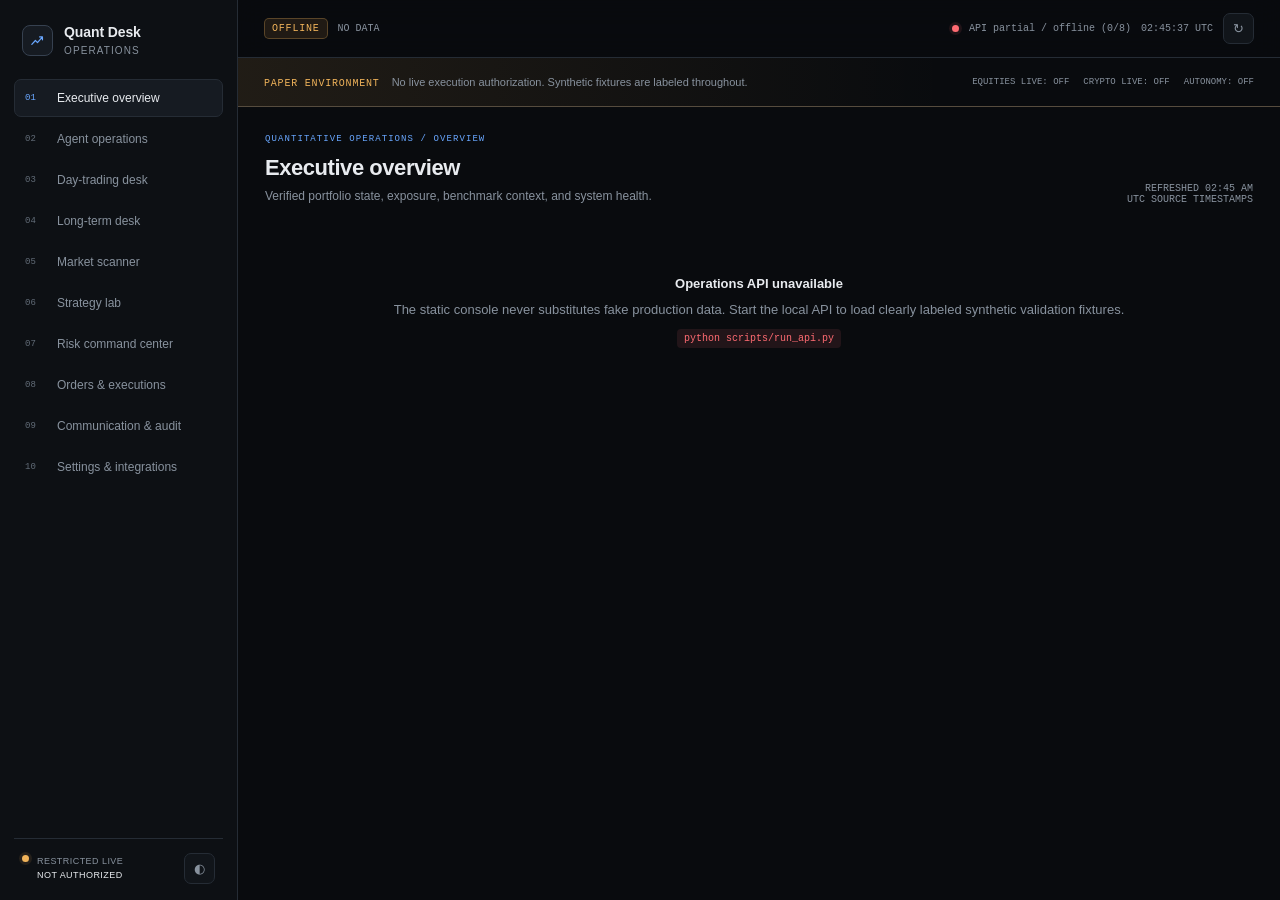
==== dashboard/index.html @ 9ef2e07f "feat: add agent operations dashboard" ====
<!doctype html>
<html lang="en">
<head>
  <meta charset="utf-8">
  <meta name="viewport" content="width=device-width, initial-scale=1">
  <meta name="description" content="Quant Desk paper and shadow trading operations console">
  <title>Quant Desk · Operations Console</title>
  <link rel="stylesheet" href="styles.css">
</head>
<body>
  <a class="skip-link" href="#workspace">Skip to operations workspace</a>
  <div class="app-shell">
    <aside class="sidebar" aria-label="Primary navigation">
      <a class="brand" href="#overview" aria-label="Quant Desk overview">
        <span class="brand-mark" aria-hidden="true">
          <svg viewBox="0 0 24 24"><path d="M4 17.5 9 12l3 3 7-8M15 7h4v4"/></svg>
        </span>
        <span><b>Quant Desk</b><small>Operations</small></span>
      </a>
      <nav id="primary-nav">
        <a href="#overview" data-page="overview"><span>01</span>Executive overview</a>
        <a href="#agents" data-page="agents"><span>02</span>Agent operations</a>
        <a href="#day-desk" data-page="day-desk"><span>03</span>Day-trading desk</a>
        <a href="#long-term" data-page="long-term"><span>04</span>Long-term desk</a>
        <a href="#scanner" data-page="scanner"><span>05</span>Market scanner</a>
        <a href="#strategies" data-page="strategies"><span>06</span>Strategy lab</a>
        <a href="#risk" data-page="risk"><span>07</span>Risk command center</a>
        <a href="#orders" data-page="orders"><span>08</span>Orders &amp; executions</a>
        <a href="#audit" data-page="audit"><span>09</span>Communication &amp; audit</a>
        <a href="#settings" data-page="settings"><span>10</span>Settings &amp; integrations</a>
      </nav>
      <div class="sidebar-foot">
        <div class="mini-status"><i class="dot dot-amber"></i><span>Restricted live<br><b>Not authorized</b></span></div>
        <button id="theme-toggle" class="icon-button" type="button" aria-label="Toggle color theme">◐</button>
      </div>
    </aside>

    <div class="content-shell">
      <header class="topbar">
        <button id="nav-toggle" class="icon-button mobile-only" type="button" aria-label="Open navigation">☰</button>
        <div class="environment">
          <strong id="environment-mode">PAPER</strong>
          <span id="data-mode">Connecting…</span>
        </div>
        <div class="topbar-right">
          <div class="connection" id="connection-state"><i class="dot dot-amber"></i><span>API connecting</span></div>
          <time id="utc-clock">--:--:-- UTC</time>
          <button id="refresh-button" class="icon-button" type="button" aria-label="Refresh operations data">↻</button>
        </div>
      </header>

      <div class="safety-banner" role="status">
        <div><b>PAPER ENVIRONMENT</b><span>No live execution authorization. Synthetic fixtures are labeled throughout.</span></div>
        <div class="banner-flags"><span>Equities live: OFF</span><span>Crypto live: OFF</span><span>Autonomy: OFF</span></div>
      </div>

      <main id="workspace" tabindex="-1">
        <div id="page-heading" class="page-heading skeleton-heading" aria-live="polite"></div>
        <div id="page-content" class="page-content" aria-live="polite">
          <div class="loading-grid" aria-label="Loading dashboard">
            <div class="skeleton"></div><div class="skeleton"></div><div class="skeleton"></div>
            <div class="skeleton wide"></div>
          </div>
        </div>
      </main>
    </div>
  </div>

  <dialog id="control-dialog">
    <form method="dialog" id="control-form">
      <div class="dialog-kicker">Authenticated deterministic control</div>
      <h2 id="control-title">Confirm control</h2>
      <p id="control-description" class="muted"></p>
      <label>Operator token<input id="control-token" type="password" autocomplete="off" required></label>
      <label>Exact confirmation phrase<input id="control-phrase" type="text" autocomplete="off" required></label>
      <label>Operational reason<textarea id="control-reason" minlength="3" maxlength="500" required></textarea></label>
      <div id="control-feedback" class="form-feedback" role="status"></div>
      <div class="dialog-actions">
        <button class="button secondary" value="cancel" type="button" id="control-cancel">Cancel</button>
        <button class="button danger" type="submit">Submit control</button>
      </div>
    </form>
  </dialog>

  <script src="app.js" defer></script>
</body>
</html>
---- dashboard/styles.css ----
:root {
  color-scheme: dark;
  --bg: #090b0e;
  --sidebar: #0d1014;
  --panel: #11151a;
  --panel-raised: #161b22;
  --panel-soft: #0e1217;
  --line: #252c35;
  --line-strong: #364150;
  --text: #e8ebef;
  --muted: #88929e;
  --faint: #626c78;
  --blue: #69a7ff;
  --blue-soft: rgba(105, 167, 255, .11);
  --green: #3ddc97;
  --green-soft: rgba(61, 220, 151, .1);
  --amber: #f0b35a;
  --amber-soft: rgba(240, 179, 90, .1);
  --red: #ff6b72;
  --red-soft: rgba(255, 107, 114, .1);
  --cyan: #5dd9d1;
  --shadow: 0 14px 35px rgba(0, 0, 0, .18);
  --sans: Inter, ui-sans-serif, -apple-system, BlinkMacSystemFont, "Segoe UI", sans-serif;
  --mono: "SFMono-Regular", Consolas, "Liberation Mono", monospace;
}

[data-theme="light"] {
  color-scheme: light;
  --bg: #f4f6f8;
  --sidebar: #eef1f4;
  --panel: #fff;
  --panel-raised: #f8fafb;
  --panel-soft: #f2f5f7;
  --line: #dce2e8;
  --line-strong: #c8d0d8;
  --text: #151b23;
  --muted: #66717d;
  --faint: #8994a0;
  --blue: #276ed8;
  --blue-soft: rgba(39, 110, 216, .08);
  --green: #087c54;
  --green-soft: rgba(8, 124, 84, .08);
  --amber: #a96308;
  --amber-soft: rgba(169, 99, 8, .08);
  --red: #c93e46;
  --red-soft: rgba(201, 62, 70, .08);
  --cyan: #0f827b;
  --shadow: 0 14px 35px rgba(27, 39, 51, .08);
}

* { box-sizing: border-box; }
html { background: var(--bg); }
body {
  margin: 0;
  min-width: 320px;
  background: var(--bg);
  color: var(--text);
  font: 13px/1.5 var(--sans);
  -webkit-font-smoothing: antialiased;
}
button, input, textarea, select { font: inherit; }
button, a { -webkit-tap-highlight-color: transparent; }
a { color: inherit; }
.skip-link {
  position: fixed;
  z-index: 100;
  left: 12px;
  top: -60px;
  padding: 10px 14px;
  background: var(--blue);
  color: #fff;
  border-radius: 6px;
}
.skip-link:focus { top: 12px; }
.app-shell { min-height: 100vh; display: grid; grid-template-columns: 238px 1fr; }
.sidebar {
  position: fixed;
  inset: 0 auto 0 0;
  width: 238px;
  z-index: 30;
  display: flex;
  flex-direction: column;
  padding: 22px 14px 16px;
  background: var(--sidebar);
  border-right: 1px solid var(--line);
}
.brand {
  display: flex;
  align-items: center;
  gap: 11px;
  padding: 0 8px 21px;
  text-decoration: none;
}
.brand-mark {
  display: grid;
  place-items: center;
  width: 31px;
  height: 31px;
  border: 1px solid var(--line-strong);
  border-radius: 8px;
  color: var(--blue);
  background: var(--panel-raised);
}
.brand-mark svg { width: 17px; fill: none; stroke: currentColor; stroke-width: 1.7; stroke-linecap: round; stroke-linejoin: round; }
.brand b { display: block; font-size: 14px; letter-spacing: -.1px; }
.brand small { display: block; color: var(--muted); font-size: 10px; text-transform: uppercase; letter-spacing: .11em; }
nav { display: flex; flex-direction: column; gap: 3px; }
nav a {
  display: grid;
  grid-template-columns: 24px 1fr;
  gap: 8px;
  align-items: center;
  min-height: 38px;
  padding: 0 10px;
  border: 1px solid transparent;
  border-radius: 7px;
  color: var(--muted);
  text-decoration: none;
  font-size: 12px;
}
nav a span { color: var(--faint); font: 9px var(--mono); }
nav a:hover { background: var(--panel); color: var(--text); }
nav a.active { border-color: var(--line); background: var(--panel-raised); color: var(--text); }
nav a.active span { color: var(--blue); }
.sidebar-foot {
  margin-top: auto;
  display: flex;
  align-items: center;
  justify-content: space-between;
  gap: 8px;
  padding: 14px 8px 0;
  border-top: 1px solid var(--line);
}
.mini-status { display: flex; align-items: flex-start; gap: 8px; color: var(--muted); font-size: 9px; text-transform: uppercase; letter-spacing: .05em; }
.mini-status b { color: var(--text); font-weight: 500; }
.dot { width: 7px; height: 7px; border-radius: 50%; background: var(--faint); box-shadow: 0 0 0 3px rgba(98, 108, 120, .1); flex: none; }
.dot-green { background: var(--green); box-shadow: 0 0 0 3px var(--green-soft); }
.dot-amber { background: var(--amber); box-shadow: 0 0 0 3px var(--amber-soft); }
.dot-red { background: var(--red); box-shadow: 0 0 0 3px var(--red-soft); }
.icon-button {
  display: grid;
  place-items: center;
  width: 31px;
  height: 31px;
  padding: 0;
  border: 1px solid var(--line);
  border-radius: 7px;
  background: var(--panel);
  color: var(--muted);
  cursor: pointer;
}
.icon-button:hover { color: var(--text); border-color: var(--line-strong); }
.content-shell { grid-column: 2; min-width: 0; }
.topbar {
  height: 58px;
  padding: 0 26px;
  display: flex;
  align-items: center;
  justify-content: space-between;
  gap: 18px;
  background: color-mix(in srgb, var(--bg) 93%, transparent);
  border-bottom: 1px solid var(--line);
  position: sticky;
  top: 0;
  z-index: 20;
  backdrop-filter: blur(14px);
}
.environment { display: flex; align-items: center; gap: 10px; }
.environment strong {
  padding: 4px 7px;
  color: var(--amber);
  background: var(--amber-soft);
  border: 1px solid color-mix(in srgb, var(--amber) 28%, transparent);
  border-radius: 5px;
  font: 10px var(--mono);
  letter-spacing: .08em;
}
.environment span, .connection, time { color: var(--muted); font: 10px var(--mono); }
.topbar-right, .connection { display: flex; align-items: center; gap: 10px; }
.safety-banner {
  min-height: 49px;
  padding: 9px 26px;
  display: flex;
  justify-content: space-between;
  align-items: center;
  gap: 20px;
  border-bottom: 1px solid color-mix(in srgb, var(--amber) 24%, var(--line));
  background: linear-gradient(90deg, var(--amber-soft), transparent 68%);
}
.safety-banner > div:first-child { display: flex; align-items: baseline; gap: 12px; }
.safety-banner b { font: 10px var(--mono); color: var(--amber); letter-spacing: .08em; }
.safety-banner span { color: var(--muted); font-size: 11px; }
.banner-flags { display: flex; gap: 14px; white-space: nowrap; }
.banner-flags span { font: 9px var(--mono); text-transform: uppercase; }
main { max-width: 1500px; margin: 0 auto; padding: 27px 27px 60px; }
.page-heading { display: flex; align-items: flex-end; justify-content: space-between; gap: 20px; margin-bottom: 21px; }
.page-heading h1 { margin: 0 0 3px; font-size: 22px; letter-spacing: -.45px; font-weight: 620; }
.page-heading p { margin: 0; color: var(--muted); max-width: 74ch; font-size: 12px; }
.page-heading-meta { text-align: right; color: var(--muted); font: 10px var(--mono); }
.eyebrow { margin-bottom: 7px; color: var(--blue); font: 9px var(--mono); text-transform: uppercase; letter-spacing: .12em; }
.page-content { min-height: 420px; }
.grid { display: grid; gap: 12px; }
.metrics-grid { grid-template-columns: repeat(6, minmax(120px, 1fr)); }
.two-col { grid-template-columns: minmax(0, 1.55fr) minmax(300px, .85fr); }
.equal-col { grid-template-columns: repeat(2, minmax(0, 1fr)); }
.three-col { grid-template-columns: repeat(3, minmax(0, 1fr)); }
.stack { display: grid; gap: 12px; }
.section-gap { margin-top: 12px; }
.panel, .metric-card {
  min-width: 0;
  background: var(--panel);
  border: 1px solid var(--line);
  border-radius: 9px;
  box-shadow: var(--shadow);
}
.metric-card { padding: 14px 15px; }
.metric-label { display: flex; justify-content: space-between; gap: 8px; margin-bottom: 10px; color: var(--muted); font-size: 9px; text-transform: uppercase; letter-spacing: .08em; }
.metric-value { font: 19px var(--mono); letter-spacing: -.05em; }
.metric-sub { margin-top: 6px; color: var(--faint); font-size: 10px; }
.positive { color: var(--green) !important; }
.negative { color: var(--red) !important; }
.warning { color: var(--amber) !important; }
.neutral { color: var(--blue) !important; }
.panel-head {
  min-height: 47px;
  padding: 0 15px;
  display: flex;
  align-items: center;
  justify-content: space-between;
  gap: 15px;
  border-bottom: 1px solid var(--line);
}
.panel-head h2 { margin: 0; font-size: 11px; font-weight: 590; text-transform: uppercase; letter-spacing: .065em; }
.panel-head p, .panel-head span { margin: 0; color: var(--muted); font: 9px var(--mono); }
.panel-body { padding: 15px; }
.chart-wrap { height: 238px; position: relative; overflow: hidden; }
.chart-wrap svg { width: 100%; height: 100%; overflow: visible; }
.chart-grid line { stroke: var(--line); stroke-width: 1; }
.chart-line { fill: none; stroke: var(--blue); stroke-width: 2; vector-effect: non-scaling-stroke; }
.chart-line.secondary { stroke: var(--muted); stroke-dasharray: 4 4; }
.chart-area { fill: url("#area-gradient"); opacity: .22; }
.legend { position: absolute; top: 12px; left: 15px; display: flex; gap: 14px; color: var(--muted); font-size: 9px; text-transform: uppercase; }
.legend i { width: 14px; height: 2px; display: inline-block; background: var(--blue); vertical-align: middle; margin-right: 5px; }
.legend i.secondary { background: var(--muted); }
.allocation { display: grid; grid-template-columns: 112px 1fr; gap: 18px; align-items: center; }
.donut {
  width: 108px;
  height: 108px;
  border-radius: 50%;
  display: grid;
  place-items: center;
  background: conic-gradient(var(--blue) 0 17.75%, var(--cyan) 17.75% 21.75%, var(--line) 21.75% 100%);
}
.donut::after { content: "21.8%\\A deployed"; white-space: pre; width: 72px; height: 72px; display: grid; place-items: center; text-align: center; border-radius: 50%; background: var(--panel); color: var(--muted); font: 9px var(--mono); }
.legend-list { display: grid; gap: 8px; }
.legend-row { display: grid; grid-template-columns: 8px 1fr auto; align-items: center; gap: 8px; color: var(--muted); font-size: 10px; }
.legend-row b { color: var(--text); font: 10px var(--mono); font-weight: 500; }
.legend-row i { width: 6px; height: 6px; border-radius: 2px; background: var(--blue); }
.legend-row:nth-child(2) i { background: var(--cyan); }
.legend-row:nth-child(3) i { background: var(--line-strong); }
.table-wrap { overflow-x: auto; }
table { width: 100%; border-collapse: collapse; white-space: nowrap; }
th {
  padding: 10px 13px;
  color: var(--faint);
  background: var(--panel-soft);
  border-bottom: 1px solid var(--line);
  text-align: left;
  font: 9px var(--mono);
  text-transform: uppercase;
  letter-spacing: .06em;
}
td { padding: 11px 13px; border-bottom: 1px solid var(--line); color: var(--muted); font-size: 11px; }
tbody tr:last-child td { border-bottom: 0; }
tbody tr:hover td { background: var(--panel-raised); }
td strong { color: var(--text); font-weight: 550; }
.mono { font-family: var(--mono); }
.badge {
  display: inline-flex;
  align-items: center;
  gap: 5px;
  padding: 3px 6px;
  border: 1px solid var(--line);
  border-radius: 4px;
  color: var(--muted);
  background: var(--panel-soft);
  font: 9px var(--mono);
  text-transform: uppercase;
}
.badge.good { color: var(--green); border-color: color-mix(in srgb, var(--green) 28%, var(--line)); background: var(--green-soft); }
.badge.bad { color: var(--red); border-color: color-mix(in srgb, var(--red) 28%, var(--line)); background: var(--red-soft); }
.badge.warn { color: var(--amber); border-color: color-mix(in srgb, var(--amber) 28%, var(--line)); background: var(--amber-soft); }
.badge.info { color: var(--blue); border-color: color-mix(in srgb, var(--blue) 28%, var(--line)); background: var(--blue-soft); }
.toolbar { display: flex; align-items: center; gap: 8px; flex-wrap: wrap; }
.input, .select, input, textarea {
  min-height: 33px;
  border: 1px solid var(--line);
  border-radius: 6px;
  padding: 7px 9px;
  background: var(--panel-soft);
  color: var(--text);
  outline: none;
}
.input:focus, .select:focus, input:focus, textarea:focus { border-color: var(--blue); box-shadow: 0 0 0 2px var(--blue-soft); }
.button {
  min-height: 33px;
  padding: 7px 11px;
  border: 1px solid var(--line-strong);
  border-radius: 6px;
  background: var(--panel-raised);
  color: var(--text);
  cursor: pointer;
  font-size: 10px;
  font-weight: 560;
}
.button:hover { border-color: var(--blue); }
.button.secondary { color: var(--muted); }
.button.danger { color: var(--red); border-color: color-mix(in srgb, var(--red) 40%, var(--line)); background: var(--red-soft); }
.button.warning-button { color: var(--amber); border-color: color-mix(in srgb, var(--amber) 40%, var(--line)); background: var(--amber-soft); }
.button:disabled { cursor: not-allowed; opacity: .42; }
.agent-grid { grid-template-columns: repeat(3, minmax(260px, 1fr)); }
.agent-card { padding: 14px; background: var(--panel); border: 1px solid var(--line); border-radius: 8px; }
.agent-top { display: flex; justify-content: space-between; gap: 8px; margin-bottom: 12px; }
.agent-top h3 { margin: 0 0 3px; font-size: 12px; }
.agent-top p { margin: 0; color: var(--muted); font-size: 9px; }
.agent-metrics { display: grid; grid-template-columns: repeat(3, 1fr); gap: 1px; border: 1px solid var(--line); background: var(--line); border-radius: 5px; overflow: hidden; }
.agent-metrics div { padding: 8px; background: var(--panel-soft); }
.agent-metrics small { display: block; color: var(--faint); font-size: 8px; text-transform: uppercase; }
.agent-metrics b { font: 10px var(--mono); font-weight: 500; }
.topology { display: flex; align-items: center; gap: 8px; overflow-x: auto; padding-bottom: 7px; }
.topology-node { min-width: 118px; padding: 10px; border: 1px solid var(--line); border-radius: 6px; background: var(--panel-soft); text-align: center; font-size: 9px; }
.topology-arrow { color: var(--faint); }
.timeline { position: relative; display: grid; gap: 0; }
.timeline::before { content: ""; position: absolute; left: 13px; top: 16px; bottom: 16px; width: 1px; background: var(--line-strong); }
.timeline-row { display: grid; grid-template-columns: 28px 150px 1fr auto; gap: 12px; align-items: center; min-height: 48px; padding: 6px 0; }
.timeline-marker { z-index: 1; width: 9px; height: 9px; margin-left: 9px; border-radius: 50%; border: 2px solid var(--panel); background: var(--blue); box-shadow: 0 0 0 1px var(--blue); }
.timeline-row.rejected .timeline-marker { background: var(--red); box-shadow: 0 0 0 1px var(--red); }
.timeline-type { color: var(--blue); font: 9px var(--mono); }
.timeline-summary { color: var(--muted); font-size: 10px; }
.thresholds { display: grid; grid-template-columns: repeat(6, 1fr); gap: 5px; }
.threshold { padding: 12px 7px; text-align: center; border: 1px solid var(--line); border-radius: 6px; background: var(--panel-soft); }
.threshold b { display: block; font: 14px var(--mono); }
.threshold span { color: var(--faint); font-size: 8px; text-transform: uppercase; }
.threshold.hard { color: var(--red); border-color: color-mix(in srgb, var(--red) 32%, var(--line)); }
.progress { height: 5px; border-radius: 4px; background: var(--line); overflow: hidden; }
.progress span { display: block; height: 100%; background: var(--blue); }
.definition-list { margin: 0; }
.definition-list > div { display: grid; grid-template-columns: minmax(130px, .45fr) 1fr; gap: 18px; padding: 10px 0; border-bottom: 1px solid var(--line); }
.definition-list > div:last-child { border-bottom: 0; }
.definition-list dt { color: var(--muted); }
.definition-list dd { margin: 0; font: 10px var(--mono); text-align: right; word-break: break-word; }
.empty-state, .error-state { padding: 48px 22px; text-align: center; color: var(--muted); }
.empty-state b, .error-state b { display: block; color: var(--text); margin-bottom: 6px; }
.error-state code { display: inline-block; margin-top: 10px; padding: 4px 7px; border-radius: 4px; background: var(--red-soft); color: var(--red); font: 10px var(--mono); }
.synthetic-note { padding: 9px 12px; color: var(--amber); background: var(--amber-soft); border: 1px solid color-mix(in srgb, var(--amber) 28%, var(--line)); border-radius: 6px; font-size: 10px; }
.control-grid { grid-template-columns: repeat(4, minmax(150px, 1fr)); }
.control-card { padding: 14px; border: 1px solid var(--line); border-radius: 7px; background: var(--panel-soft); }
.control-card h3 { margin: 0 0 5px; font-size: 11px; }
.control-card p { min-height: 43px; margin: 0 0 10px; color: var(--muted); font-size: 9px; }
.control-card .button { width: 100%; }
dialog {
  width: min(480px, calc(100vw - 28px));
  padding: 0;
  border: 1px solid var(--line-strong);
  border-radius: 10px;
  background: var(--panel);
  color: var(--text);
  box-shadow: 0 24px 80px rgba(0, 0, 0, .5);
}
dialog::backdrop { background: rgba(3, 5, 8, .75); backdrop-filter: blur(4px); }
dialog form { padding: 22px; }
.dialog-kicker { color: var(--red); font: 9px var(--mono); text-transform: uppercase; letter-spacing: .1em; }
dialog h2 { margin: 7px 0 5px; font-size: 18px; }
dialog p { margin: 0 0 18px; }
dialog label { display: grid; gap: 5px; margin-top: 12px; color: var(--muted); font-size: 10px; }
textarea { resize: vertical; min-height: 72px; }
.dialog-actions { display: flex; justify-content: flex-end; gap: 8px; margin-top: 18px; }
.form-feedback { min-height: 18px; margin-top: 10px; color: var(--red); font-size: 10px; }
.muted { color: var(--muted); }
.loading-grid { display: grid; grid-template-columns: repeat(3, 1fr); gap: 12px; }
.skeleton { min-height: 105px; border-radius: 8px; background: linear-gradient(90deg, var(--panel) 25%, var(--panel-raised) 50%, var(--panel) 75%); background-size: 200% 100%; animation: pulse 1.4s infinite; }
.skeleton.wide { min-height: 320px; grid-column: 1/-1; }
.mobile-only { display: none; }
@keyframes pulse { to { background-position: -200% 0; } }

@media (max-width: 1220px) {
  .metrics-grid { grid-template-columns: repeat(3, 1fr); }
  .agent-grid { grid-template-columns: repeat(2, 1fr); }
  .control-grid { grid-template-columns: repeat(2, 1fr); }
}
@media (max-width: 900px) {
  .app-shell { display: block; }
  .sidebar { transform: translateX(-100%); transition: transform .18s ease; box-shadow: var(--shadow); }
  .sidebar.open { transform: translateX(0); }
  .content-shell { min-width: 0; }
  .mobile-only { display: grid; }
  .topbar { justify-content: flex-start; }
  .topbar-right { margin-left: auto; }
  .safety-banner, .safety-banner > div:first-child { align-items: flex-start; flex-direction: column; gap: 4px; }
  .banner-flags { display: none; }
  .two-col, .equal-col { grid-template-columns: 1fr; }
}
@media (max-width: 640px) {
  main { padding: 20px 14px 48px; }
  .topbar { padding-inline: 14px; }
  .safety-banner { padding-inline: 14px; }
  .connection span, #utc-clock { display: none; }
  .metrics-grid, .agent-grid, .three-col, .control-grid { grid-template-columns: 1fr 1fr; }
  .page-heading { align-items: flex-start; flex-direction: column; }
  .page-heading-meta { text-align: left; }
  .timeline-row { grid-template-columns: 28px 1fr auto; }
  .timeline-type { grid-column: 2; }
  .timeline-summary { grid-column: 2; }
  .timeline-row .badge { grid-column: 3; grid-row: 1 / 3; }
  .thresholds { grid-template-columns: repeat(3, 1fr); }
}
@media (max-width: 420px) {
  .metrics-grid, .agent-grid, .three-col, .control-grid { grid-template-columns: 1fr; }
}
@media (prefers-reduced-motion: reduce) {
  *, *::before, *::after { scroll-behavior: auto !important; animation-duration: .01ms !important; transition-duration: .01ms !important; }
}
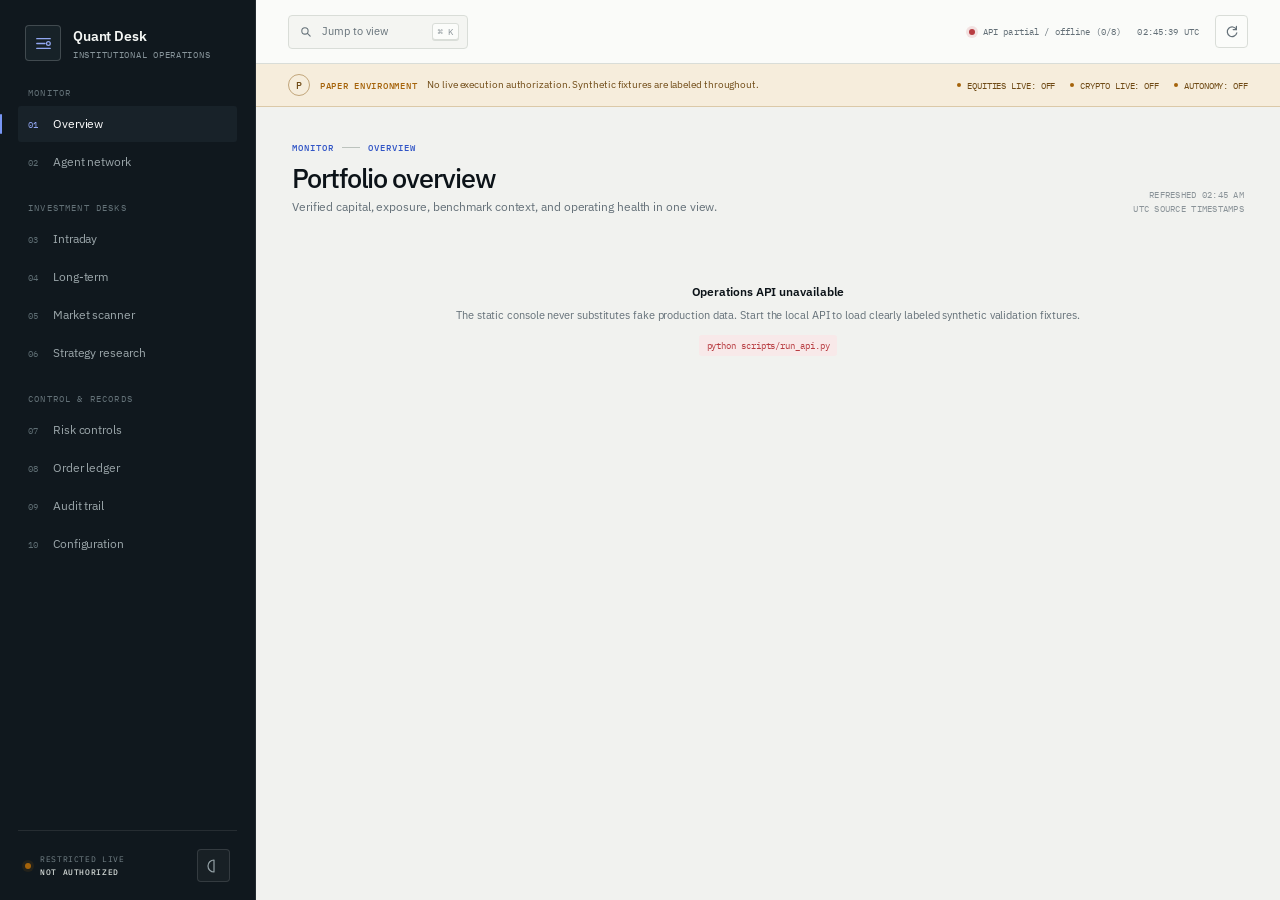
==== commit 836d65da: "feat: redesign quantitative operations interface" ====
--- a/dashboard/index.html
+++ b/dashboard/index.html
@@ -5,6 +5,9 @@
   <meta name="viewport" content="width=device-width, initial-scale=1">
   <meta name="description" content="Quant Desk paper and shadow trading operations console">
   <title>Quant Desk · Operations Console</title>
+  <link rel="preconnect" href="https://fonts.googleapis.com">
+  <link rel="preconnect" href="https://fonts.gstatic.com" crossorigin>
+  <link href="https://fonts.googleapis.com/css2?family=IBM+Plex+Mono:wght@400;500&family=IBM+Plex+Sans:wght@400;500;600&display=swap" rel="stylesheet">
   <link rel="stylesheet" href="styles.css">
 </head>
 <body>
@@ -13,45 +16,81 @@
     <aside class="sidebar" aria-label="Primary navigation">
       <a class="brand" href="#overview" aria-label="Quant Desk overview">
         <span class="brand-mark" aria-hidden="true">
-          <svg viewBox="0 0 24 24"><path d="M4 17.5 9 12l3 3 7-8M15 7h4v4"/></svg>
+          <svg viewBox="0 0 28 28">
+            <path d="M5 7.5h18M5 14h11M5 20.5h18"/>
+            <circle cx="20.5" cy="14" r="2.5"/>
+          </svg>
         </span>
-        <span><b>Quant Desk</b><small>Operations</small></span>
+        <span><b>Quant Desk</b><small>Institutional operations</small></span>
       </a>
       <nav id="primary-nav">
-        <a href="#overview" data-page="overview"><span>01</span>Executive overview</a>
-        <a href="#agents" data-page="agents"><span>02</span>Agent operations</a>
-        <a href="#day-desk" data-page="day-desk"><span>03</span>Day-trading desk</a>
-        <a href="#long-term" data-page="long-term"><span>04</span>Long-term desk</a>
-        <a href="#scanner" data-page="scanner"><span>05</span>Market scanner</a>
-        <a href="#strategies" data-page="strategies"><span>06</span>Strategy lab</a>
-        <a href="#risk" data-page="risk"><span>07</span>Risk command center</a>
-        <a href="#orders" data-page="orders"><span>08</span>Orders &amp; executions</a>
-        <a href="#audit" data-page="audit"><span>09</span>Communication &amp; audit</a>
-        <a href="#settings" data-page="settings"><span>10</span>Settings &amp; integrations</a>
+        <div class="nav-group">
+          <p>Monitor</p>
+          <a href="#overview" data-page="overview"><span>01</span>Overview</a>
+          <a href="#agents" data-page="agents"><span>02</span>Agent network</a>
+        </div>
+        <div class="nav-group">
+          <p>Investment desks</p>
+          <a href="#day-desk" data-page="day-desk"><span>03</span>Intraday</a>
+          <a href="#long-term" data-page="long-term"><span>04</span>Long-term</a>
+          <a href="#scanner" data-page="scanner"><span>05</span>Market scanner</a>
+          <a href="#strategies" data-page="strategies"><span>06</span>Strategy research</a>
+        </div>
+        <div class="nav-group">
+          <p>Control &amp; records</p>
+          <a href="#risk" data-page="risk"><span>07</span>Risk controls</a>
+          <a href="#orders" data-page="orders"><span>08</span>Order ledger</a>
+          <a href="#audit" data-page="audit"><span>09</span>Audit trail</a>
+          <a href="#settings" data-page="settings"><span>10</span>Configuration</a>
+        </div>
       </nav>
       <div class="sidebar-foot">
-        <div class="mini-status"><i class="dot dot-amber"></i><span>Restricted live<br><b>Not authorized</b></span></div>
-        <button id="theme-toggle" class="icon-button" type="button" aria-label="Toggle color theme">◐</button>
+        <div class="mini-status">
+          <i class="dot dot-amber"></i>
+          <span>Restricted live<b>Not authorized</b></span>
+        </div>
+        <button id="theme-toggle" class="icon-button" type="button" aria-label="Toggle color theme" title="Toggle theme">
+          <svg viewBox="0 0 20 20" aria-hidden="true"><path d="M10 2.5a7.5 7.5 0 1 0 0 15V2.5Z"/></svg>
+        </button>
       </div>
     </aside>
 
     <div class="content-shell">
       <header class="topbar">
-        <button id="nav-toggle" class="icon-button mobile-only" type="button" aria-label="Open navigation">☰</button>
-        <div class="environment">
+        <div class="topbar-left">
+          <button id="nav-toggle" class="icon-button mobile-only" type="button" aria-label="Open navigation">
+            <svg viewBox="0 0 20 20" aria-hidden="true"><path d="M3 5.5h14M3 10h14M3 14.5h14"/></svg>
+          </button>
+          <button id="command-button" class="command-button" type="button" aria-label="Open view switcher">
+            <svg viewBox="0 0 20 20" aria-hidden="true"><circle cx="8.5" cy="8.5" r="4.5"/><path d="m12 12 4 4"/></svg>
+            <span>Jump to view</span>
+            <kbd>⌘ K</kbd>
+          </button>
+        </div>
+        <div class="environment" aria-label="Operating environment">
+          <span class="environment-label">Environment</span>
           <strong id="environment-mode">PAPER</strong>
           <span id="data-mode">Connecting…</span>
         </div>
         <div class="topbar-right">
           <div class="connection" id="connection-state"><i class="dot dot-amber"></i><span>API connecting</span></div>
           <time id="utc-clock">--:--:-- UTC</time>
-          <button id="refresh-button" class="icon-button" type="button" aria-label="Refresh operations data">↻</button>
+          <button id="refresh-button" class="icon-button" type="button" aria-label="Refresh operations data" title="Refresh data">
+            <svg viewBox="0 0 20 20" aria-hidden="true"><path d="M15.5 7A6 6 0 1 0 16 11"/><path d="M15.5 3v4h-4"/></svg>
+          </button>
         </div>
       </header>
 
       <div class="safety-banner" role="status">
-        <div><b>PAPER ENVIRONMENT</b><span>No live execution authorization. Synthetic fixtures are labeled throughout.</span></div>
-        <div class="banner-flags"><span>Equities live: OFF</span><span>Crypto live: OFF</span><span>Autonomy: OFF</span></div>
+        <div class="safety-copy">
+          <span class="safety-symbol" aria-hidden="true">P</span>
+          <div><b>PAPER ENVIRONMENT</b><span>No live execution authorization. Synthetic fixtures are labeled throughout.</span></div>
+        </div>
+        <div class="banner-flags">
+          <span><i></i>Equities live: OFF</span>
+          <span><i></i>Crypto live: OFF</span>
+          <span><i></i>Autonomy: OFF</span>
+        </div>
       </div>
 
       <main id="workspace" tabindex="-1">
@@ -68,12 +107,12 @@
 
   <dialog id="control-dialog">
     <form method="dialog" id="control-form">
-      <div class="dialog-kicker">Authenticated deterministic control</div>
+      <div class="dialog-kicker"><i></i>Authenticated deterministic control</div>
       <h2 id="control-title">Confirm control</h2>
       <p id="control-description" class="muted"></p>
-      <label>Operator token<input id="control-token" type="password" autocomplete="off" required></label>
-      <label>Exact confirmation phrase<input id="control-phrase" type="text" autocomplete="off" required></label>
-      <label>Operational reason<textarea id="control-reason" minlength="3" maxlength="500" required></textarea></label>
+      <label><span>Operator token</span><input id="control-token" type="password" autocomplete="off" required></label>
+      <label><span>Exact confirmation phrase</span><input id="control-phrase" type="text" autocomplete="off" required></label>
+      <label><span>Operational reason</span><textarea id="control-reason" minlength="3" maxlength="500" required></textarea></label>
       <div id="control-feedback" class="form-feedback" role="status"></div>
       <div class="dialog-actions">
         <button class="button secondary" value="cancel" type="button" id="control-cancel">Cancel</button>
@@ -82,6 +121,17 @@
     </form>
   </dialog>
 
+  <dialog id="command-dialog" class="command-dialog" aria-labelledby="command-title">
+    <div class="command-head">
+      <svg viewBox="0 0 20 20" aria-hidden="true"><circle cx="8.5" cy="8.5" r="4.5"/><path d="m12 12 4 4"/></svg>
+      <label for="command-search" id="command-title">Switch workspace view</label>
+      <button id="command-close" class="icon-button" type="button" aria-label="Close view switcher">×</button>
+    </div>
+    <input id="command-search" type="search" placeholder="Type a view name…" autocomplete="off">
+    <div id="command-results" class="command-results" role="listbox" aria-label="Available views"></div>
+    <div class="command-foot"><span>↑↓ Navigate</span><span>Enter Open</span><span>Esc Close</span></div>
+  </dialog>
+
   <script src="app.js" defer></script>
 </body>
 </html>
--- a/dashboard/styles.css
+++ b/dashboard/styles.css
@@ -1,422 +1,1896 @@
 :root {
+  color-scheme: light;
+  --canvas: #f1f2ef;
+  --canvas-deep: #e9ebe7;
+  --sidebar: #10181e;
+  --sidebar-raised: #182229;
+  --surface: #fbfcfa;
+  --surface-raised: #ffffff;
+  --surface-muted: #f4f5f2;
+  --ink: #172027;
+  --ink-strong: #0c1318;
+  --muted: #647078;
+  --faint: #8a9398;
+  --border: #d9ddd8;
+  --border-strong: #bcc3bd;
+  --accent: #3155c6;
+  --accent-strong: #2143aa;
+  --accent-soft: #e8ecf9;
+  --positive: #14735a;
+  --positive-soft: #e5f2ed;
+  --negative: #b83c41;
+  --negative-soft: #f8e9e9;
+  --warning: #a5630a;
+  --warning-soft: #f6eddc;
+  --cyan: #247f86;
+  --sidebar-width: 256px;
+  --radius: 5px;
+  --sans: "IBM Plex Sans", "Helvetica Neue", Arial, sans-serif;
+  --mono: "IBM Plex Mono", "SFMono-Regular", Consolas, monospace;
+  --shadow-float: 0 18px 50px rgba(24, 32, 38, .13);
+}
+
+[data-theme="dark"] {
   color-scheme: dark;
-  --bg: #090b0e;
-  --sidebar: #0d1014;
-  --panel: #11151a;
-  --panel-raised: #161b22;
-  --panel-soft: #0e1217;
-  --line: #252c35;
-  --line-strong: #364150;
-  --text: #e8ebef;
-  --muted: #88929e;
-  --faint: #626c78;
-  --blue: #69a7ff;
-  --blue-soft: rgba(105, 167, 255, .11);
-  --green: #3ddc97;
-  --green-soft: rgba(61, 220, 151, .1);
-  --amber: #f0b35a;
-  --amber-soft: rgba(240, 179, 90, .1);
-  --red: #ff6b72;
-  --red-soft: rgba(255, 107, 114, .1);
-  --cyan: #5dd9d1;
-  --shadow: 0 14px 35px rgba(0, 0, 0, .18);
-  --sans: Inter, ui-sans-serif, -apple-system, BlinkMacSystemFont, "Segoe UI", sans-serif;
-  --mono: "SFMono-Regular", Consolas, "Liberation Mono", monospace;
-}
-
-[data-theme="light"] {
-  color-scheme: light;
-  --bg: #f4f6f8;
-  --sidebar: #eef1f4;
-  --panel: #fff;
-  --panel-raised: #f8fafb;
-  --panel-soft: #f2f5f7;
-  --line: #dce2e8;
-  --line-strong: #c8d0d8;
-  --text: #151b23;
-  --muted: #66717d;
-  --faint: #8994a0;
-  --blue: #276ed8;
-  --blue-soft: rgba(39, 110, 216, .08);
-  --green: #087c54;
-  --green-soft: rgba(8, 124, 84, .08);
-  --amber: #a96308;
-  --amber-soft: rgba(169, 99, 8, .08);
-  --red: #c93e46;
-  --red-soft: rgba(201, 62, 70, .08);
-  --cyan: #0f827b;
-  --shadow: 0 14px 35px rgba(27, 39, 51, .08);
-}
-
-* { box-sizing: border-box; }
-html { background: var(--bg); }
+  --canvas: #0e1418;
+  --canvas-deep: #0b1013;
+  --sidebar: #090f12;
+  --sidebar-raised: #131b20;
+  --surface: #141c21;
+  --surface-raised: #192329;
+  --surface-muted: #10171b;
+  --ink: #e7ebe8;
+  --ink-strong: #f6f8f6;
+  --muted: #98a3a8;
+  --faint: #6d787e;
+  --border: #28343a;
+  --border-strong: #3b484f;
+  --accent: #829cf0;
+  --accent-strong: #a7b9f6;
+  --accent-soft: #1d2947;
+  --positive: #66bfa2;
+  --positive-soft: #17352c;
+  --negative: #e77c81;
+  --negative-soft: #3c2023;
+  --warning: #d5a35d;
+  --warning-soft: #382d1d;
+  --cyan: #65b8bd;
+  --shadow-float: 0 20px 60px rgba(0, 0, 0, .35);
+}
+
+* {
+  box-sizing: border-box;
+}
+
+html {
+  min-width: 320px;
+  background: var(--canvas);
+  scroll-behavior: smooth;
+}
+
 body {
   margin: 0;
   min-width: 320px;
-  background: var(--bg);
-  color: var(--text);
-  font: 13px/1.5 var(--sans);
+  min-height: 100vh;
+  background: var(--canvas);
+  color: var(--ink);
+  font: 14px/1.55 var(--sans);
+  letter-spacing: -.006em;
   -webkit-font-smoothing: antialiased;
-}
-button, input, textarea, select { font: inherit; }
-button, a { -webkit-tap-highlight-color: transparent; }
-a { color: inherit; }
+  text-rendering: optimizeLegibility;
+}
+
+button,
+input,
+textarea,
+select {
+  font: inherit;
+}
+
+button,
+a {
+  -webkit-tap-highlight-color: transparent;
+}
+
+a {
+  color: inherit;
+}
+
+svg {
+  display: block;
+}
+
+::selection {
+  background: var(--accent);
+  color: white;
+}
+
+::-webkit-scrollbar {
+  width: 10px;
+  height: 10px;
+}
+
+::-webkit-scrollbar-track {
+  background: transparent;
+}
+
+::-webkit-scrollbar-thumb {
+  border: 3px solid transparent;
+  border-radius: 10px;
+  background: color-mix(in srgb, var(--muted) 42%, transparent);
+  background-clip: padding-box;
+}
+
 .skip-link {
   position: fixed;
-  z-index: 100;
-  left: 12px;
-  top: -60px;
+  z-index: 200;
+  top: -70px;
+  left: 18px;
   padding: 10px 14px;
-  background: var(--blue);
-  color: #fff;
-  border-radius: 6px;
-}
-.skip-link:focus { top: 12px; }
-.app-shell { min-height: 100vh; display: grid; grid-template-columns: 238px 1fr; }
+  border-radius: var(--radius);
+  background: var(--accent);
+  color: white;
+  font-weight: 600;
+  text-decoration: none;
+}
+
+.skip-link:focus {
+  top: 14px;
+}
+
+.app-shell {
+  min-height: 100vh;
+}
+
 .sidebar {
   position: fixed;
+  z-index: 40;
   inset: 0 auto 0 0;
-  width: 238px;
+  width: var(--sidebar-width);
+  display: flex;
+  flex-direction: column;
+  overflow-y: auto;
+  padding: 25px 18px 18px;
+  background: var(--sidebar);
+  color: #eef2f0;
+  border-right: 1px solid rgba(255, 255, 255, .08);
+}
+
+.brand {
+  display: flex;
+  align-items: center;
+  gap: 12px;
+  padding: 0 7px 27px;
+  color: #f5f7f5;
+  text-decoration: none;
+}
+
+.brand-mark {
+  width: 36px;
+  height: 36px;
+  display: grid;
+  flex: none;
+  place-items: center;
+  border: 1px solid rgba(255, 255, 255, .18);
+  border-radius: 4px;
+  background: #172228;
+  color: #91a7f1;
+}
+
+.brand-mark svg {
+  width: 21px;
+  fill: none;
+  stroke: currentColor;
+  stroke-width: 1.7;
+  stroke-linecap: round;
+}
+
+.brand b {
+  display: block;
+  font-size: 14px;
+  font-weight: 600;
+  letter-spacing: -.01em;
+}
+
+.brand small {
+  display: block;
+  margin-top: 1px;
+  color: #87949a;
+  font: 9px/1.3 var(--mono);
+  letter-spacing: .08em;
+  text-transform: uppercase;
+}
+
+#primary-nav {
+  display: grid;
+  gap: 23px;
+}
+
+.nav-group {
+  display: grid;
+  gap: 2px;
+}
+
+.nav-group > p {
+  margin: 0 10px 7px;
+  color: #647278;
+  font: 9px/1 var(--mono);
+  letter-spacing: .13em;
+  text-transform: uppercase;
+}
+
+#primary-nav a {
+  position: relative;
+  display: grid;
+  grid-template-columns: 25px 1fr;
+  align-items: center;
+  min-height: 36px;
+  padding: 0 10px;
+  border-radius: 3px;
+  color: #9ba6aa;
+  font-size: 12px;
+  text-decoration: none;
+  transition: color .16s ease, background-color .16s ease, transform .16s ease;
+}
+
+#primary-nav a::before {
+  content: "";
+  position: absolute;
+  inset: 8px auto 8px -18px;
+  width: 2px;
+  border-radius: 2px;
+  background: #7896f4;
+  opacity: 0;
+  transform: scaleY(.35);
+  transition: opacity .16s ease, transform .16s ease;
+}
+
+#primary-nav a span {
+  color: #5f6e74;
+  font: 9px/1 var(--mono);
+}
+
+#primary-nav a:hover {
+  color: #f3f5f4;
+  background: rgba(255, 255, 255, .045);
+  transform: translateX(2px);
+}
+
+#primary-nav a.active {
+  color: #ffffff;
+  background: var(--sidebar-raised);
+}
+
+#primary-nav a.active::before {
+  opacity: 1;
+  transform: scaleY(1);
+}
+
+#primary-nav a.active span {
+  color: #91a7f1;
+}
+
+.sidebar-foot {
+  display: flex;
+  align-items: center;
+  justify-content: space-between;
+  gap: 12px;
+  margin-top: auto;
+  padding: 18px 7px 0;
+  border-top: 1px solid rgba(255, 255, 255, .09);
+}
+
+.mini-status {
+  display: flex;
+  align-items: center;
+  gap: 9px;
+  color: #758389;
+  font: 8px/1.35 var(--mono);
+  letter-spacing: .08em;
+  text-transform: uppercase;
+}
+
+.mini-status span {
+  display: grid;
+  gap: 2px;
+}
+
+.mini-status b {
+  color: #d9dfdc;
+  font-weight: 500;
+}
+
+.dot {
+  width: 6px;
+  height: 6px;
+  flex: none;
+  border-radius: 50%;
+  background: var(--faint);
+  box-shadow: 0 0 0 3px color-mix(in srgb, var(--faint) 13%, transparent);
+}
+
+.dot-green {
+  background: var(--positive);
+  box-shadow: 0 0 0 3px color-mix(in srgb, var(--positive) 13%, transparent);
+}
+
+.dot-amber {
+  background: var(--warning);
+  box-shadow: 0 0 0 3px color-mix(in srgb, var(--warning) 13%, transparent);
+}
+
+.dot-red {
+  background: var(--negative);
+  box-shadow: 0 0 0 3px color-mix(in srgb, var(--negative) 13%, transparent);
+}
+
+.icon-button {
+  width: 33px;
+  height: 33px;
+  display: grid;
+  place-items: center;
+  flex: none;
+  padding: 0;
+  border: 1px solid var(--border);
+  border-radius: 4px;
+  background: var(--surface);
+  color: var(--muted);
+  cursor: pointer;
+  transition: border-color .16s ease, color .16s ease, background-color .16s ease;
+}
+
+.sidebar .icon-button {
+  border-color: rgba(255, 255, 255, .12);
+  background: rgba(255, 255, 255, .035);
+  color: #93a0a5;
+}
+
+.icon-button svg {
+  width: 16px;
+  fill: none;
+  stroke: currentColor;
+  stroke-width: 1.5;
+  stroke-linecap: round;
+  stroke-linejoin: round;
+}
+
+.icon-button:hover {
+  border-color: var(--border-strong);
+  background: var(--surface-raised);
+  color: var(--ink-strong);
+}
+
+.sidebar .icon-button:hover {
+  border-color: rgba(255, 255, 255, .25);
+  background: rgba(255, 255, 255, .08);
+  color: white;
+}
+
+.content-shell {
+  min-width: 0;
+  margin-left: var(--sidebar-width);
+}
+
+.topbar {
+  position: sticky;
   z-index: 30;
-  display: flex;
-  flex-direction: column;
-  padding: 22px 14px 16px;
-  background: var(--sidebar);
-  border-right: 1px solid var(--line);
-}
-.brand {
-  display: flex;
-  align-items: center;
-  gap: 11px;
-  padding: 0 8px 21px;
-  text-decoration: none;
-}
-.brand-mark {
+  top: 0;
+  height: 64px;
+  display: grid;
+  grid-template-columns: 1fr auto 1fr;
+  align-items: center;
+  gap: 22px;
+  padding: 0 32px;
+  border-bottom: 1px solid var(--border);
+  background: color-mix(in srgb, var(--surface) 91%, transparent);
+  backdrop-filter: blur(18px) saturate(130%);
+}
+
+.topbar-left,
+.topbar-right,
+.connection,
+.environment {
+  display: flex;
+  align-items: center;
+}
+
+.topbar-left {
+  gap: 10px;
+}
+
+.topbar-right {
+  justify-content: flex-end;
+  gap: 16px;
+}
+
+.connection {
+  gap: 8px;
+}
+
+.command-button {
+  min-width: 180px;
+  height: 34px;
+  display: flex;
+  align-items: center;
+  gap: 9px;
+  padding: 0 8px 0 10px;
+  border: 1px solid var(--border);
+  border-radius: 4px;
+  background: var(--surface-muted);
+  color: var(--muted);
+  cursor: pointer;
+  font-size: 11px;
+  text-align: left;
+  transition: border-color .16s ease, background-color .16s ease;
+}
+
+.command-button:hover {
+  border-color: var(--border-strong);
+  background: var(--surface-raised);
+}
+
+.command-button svg {
+  width: 14px;
+  fill: none;
+  stroke: currentColor;
+  stroke-width: 1.5;
+  stroke-linecap: round;
+}
+
+.command-button kbd {
+  margin-left: auto;
+  padding: 2px 5px;
+  border: 1px solid var(--border);
+  border-radius: 3px;
+  background: var(--surface);
+  color: var(--faint);
+  font: 9px var(--mono);
+  box-shadow: 0 1px 0 var(--border);
+}
+
+.environment {
+  gap: 9px;
+  white-space: nowrap;
+}
+
+.environment-label {
+  color: var(--faint);
+  font-size: 10px;
+}
+
+.environment strong {
+  padding: 3px 6px;
+  border: 1px solid color-mix(in srgb, var(--warning) 30%, var(--border));
+  border-radius: 3px;
+  background: var(--warning-soft);
+  color: var(--warning);
+  font: 500 9px var(--mono);
+  letter-spacing: .08em;
+}
+
+.environment > span:last-child,
+.connection,
+time {
+  color: var(--muted);
+  font: 9px var(--mono);
+  letter-spacing: .015em;
+}
+
+.safety-banner {
+  min-height: 43px;
+  display: flex;
+  align-items: center;
+  justify-content: space-between;
+  gap: 22px;
+  padding: 7px 32px;
+  border-bottom: 1px solid #dbc9a8;
+  background: var(--warning-soft);
+}
+
+[data-theme="dark"] .safety-banner {
+  border-color: #4e3d24;
+}
+
+.safety-copy,
+.safety-copy > div,
+.banner-flags {
+  display: flex;
+  align-items: center;
+}
+
+.safety-copy {
+  gap: 10px;
+}
+
+.safety-copy > div {
+  gap: 10px;
+}
+
+.safety-symbol {
+  width: 22px;
+  height: 22px;
   display: grid;
   place-items: center;
-  width: 31px;
-  height: 31px;
-  border: 1px solid var(--line-strong);
-  border-radius: 8px;
-  color: var(--blue);
-  background: var(--panel-raised);
-}
-.brand-mark svg { width: 17px; fill: none; stroke: currentColor; stroke-width: 1.7; stroke-linecap: round; stroke-linejoin: round; }
-.brand b { display: block; font-size: 14px; letter-spacing: -.1px; }
-.brand small { display: block; color: var(--muted); font-size: 10px; text-transform: uppercase; letter-spacing: .11em; }
-nav { display: flex; flex-direction: column; gap: 3px; }
-nav a {
-  display: grid;
-  grid-template-columns: 24px 1fr;
+  border: 1px solid color-mix(in srgb, var(--warning) 45%, var(--border));
+  border-radius: 50%;
+  color: var(--warning);
+  font: 500 9px var(--mono);
+}
+
+.safety-banner b {
+  color: var(--warning);
+  font: 500 9px var(--mono);
+  letter-spacing: .08em;
+}
+
+.safety-banner span {
+  color: color-mix(in srgb, var(--warning) 62%, var(--ink));
+  font-size: 10px;
+}
+
+.banner-flags {
+  gap: 15px;
+  white-space: nowrap;
+}
+
+.banner-flags span {
+  display: inline-flex;
+  align-items: center;
+  gap: 6px;
+  font: 9px var(--mono);
+  text-transform: uppercase;
+}
+
+.banner-flags i {
+  width: 4px;
+  height: 4px;
+  border-radius: 50%;
+  background: var(--warning);
+}
+
+main {
+  width: min(100%, 1680px);
+  margin: 0 auto;
+  padding: 35px 36px 70px;
+}
+
+.page-heading {
+  display: flex;
+  align-items: flex-end;
+  justify-content: space-between;
+  gap: 28px;
+  margin-bottom: 27px;
+}
+
+.eyebrow {
+  display: flex;
+  align-items: center;
   gap: 8px;
-  align-items: center;
-  min-height: 38px;
-  padding: 0 10px;
-  border: 1px solid transparent;
-  border-radius: 7px;
+  margin-bottom: 10px;
+  color: var(--accent);
+  font: 500 9px var(--mono);
+  letter-spacing: .11em;
+  text-transform: uppercase;
+}
+
+.eyebrow i {
+  width: 18px;
+  height: 1px;
+  background: var(--border-strong);
+}
+
+.page-heading h1 {
+  margin: 0 0 5px;
+  color: var(--ink-strong);
+  font-size: clamp(27px, 2vw, 34px);
+  font-weight: 500;
+  letter-spacing: -.04em;
+  line-height: 1.1;
+}
+
+.page-heading p {
+  max-width: 74ch;
+  margin: 0;
   color: var(--muted);
-  text-decoration: none;
   font-size: 12px;
 }
-nav a span { color: var(--faint); font: 9px var(--mono); }
-nav a:hover { background: var(--panel); color: var(--text); }
-nav a.active { border-color: var(--line); background: var(--panel-raised); color: var(--text); }
-nav a.active span { color: var(--blue); }
-.sidebar-foot {
-  margin-top: auto;
-  display: flex;
-  align-items: center;
+
+.page-heading-meta {
+  color: var(--faint);
+  font: 9px/1.55 var(--mono);
+  letter-spacing: .03em;
+  text-align: right;
+  text-transform: uppercase;
+}
+
+.page-content {
+  min-height: 440px;
+}
+
+.page-content > * {
+  animation: surface-enter .3s cubic-bezier(.2, .75, .3, 1) both;
+}
+
+.grid {
+  display: grid;
+  gap: 14px;
+}
+
+.metrics-grid {
+  grid-template-columns: repeat(6, minmax(120px, 1fr));
+  gap: 1px;
+  overflow: hidden;
+  border: 1px solid var(--border);
+  border-radius: var(--radius);
+  background: var(--border);
+}
+
+.two-col {
+  grid-template-columns: minmax(0, 1.6fr) minmax(310px, .85fr);
+}
+
+.equal-col {
+  grid-template-columns: repeat(2, minmax(0, 1fr));
+}
+
+.three-col {
+  grid-template-columns: repeat(3, minmax(0, 1fr));
+}
+
+.stack {
+  display: grid;
+  gap: 14px;
+}
+
+.section-gap {
+  margin-top: 14px;
+}
+
+.panel {
+  min-width: 0;
+  overflow: hidden;
+  border: 1px solid var(--border);
+  border-radius: var(--radius);
+  background: var(--surface);
+  transition: border-color .18s ease, background-color .18s ease;
+}
+
+.panel:hover {
+  border-color: var(--border-strong);
+}
+
+.panel-head {
+  min-height: 53px;
+  display: flex;
+  align-items: center;
+  justify-content: space-between;
+  gap: 18px;
+  padding: 0 18px;
+  border-bottom: 1px solid var(--border);
+  background: var(--surface);
+}
+
+.panel-head h2 {
+  margin: 0;
+  color: var(--ink-strong);
+  font-size: 12px;
+  font-weight: 600;
+  letter-spacing: -.008em;
+}
+
+.panel-head p,
+.panel-head span {
+  margin: 0;
+  color: var(--faint);
+  font: 8px var(--mono);
+  letter-spacing: .055em;
+  text-transform: uppercase;
+}
+
+.panel-body {
+  padding: 18px;
+}
+
+.panel-body:has(> .table-wrap),
+.panel-body:has(> .empty-state),
+.panel-body:has(> .error-state) {
+  padding: 0;
+}
+
+.metric-card {
+  min-width: 0;
+  min-height: 112px;
+  padding: 18px 17px 16px;
+  background: var(--surface);
+  animation: metric-enter .34s cubic-bezier(.2, .75, .3, 1) both;
+}
+
+.metric-card:nth-child(2) {
+  animation-delay: 35ms;
+}
+
+.metric-card:nth-child(3) {
+  animation-delay: 70ms;
+}
+
+.metric-card:nth-child(4) {
+  animation-delay: 105ms;
+}
+
+.metric-card:nth-child(5) {
+  animation-delay: 140ms;
+}
+
+.metric-card:nth-child(6) {
+  animation-delay: 175ms;
+}
+
+.metric-label {
+  min-height: 25px;
+  display: flex;
   justify-content: space-between;
   gap: 8px;
-  padding: 14px 8px 0;
-  border-top: 1px solid var(--line);
-}
-.mini-status { display: flex; align-items: flex-start; gap: 8px; color: var(--muted); font-size: 9px; text-transform: uppercase; letter-spacing: .05em; }
-.mini-status b { color: var(--text); font-weight: 500; }
-.dot { width: 7px; height: 7px; border-radius: 50%; background: var(--faint); box-shadow: 0 0 0 3px rgba(98, 108, 120, .1); flex: none; }
-.dot-green { background: var(--green); box-shadow: 0 0 0 3px var(--green-soft); }
-.dot-amber { background: var(--amber); box-shadow: 0 0 0 3px var(--amber-soft); }
-.dot-red { background: var(--red); box-shadow: 0 0 0 3px var(--red-soft); }
-.icon-button {
+  margin-bottom: 8px;
+  color: var(--muted);
+  font: 500 9px/1.35 var(--mono);
+  letter-spacing: .055em;
+  text-transform: uppercase;
+}
+
+.metric-value {
+  color: var(--ink-strong);
+  font-size: 22px;
+  font-weight: 500;
+  font-variant-numeric: tabular-nums;
+  letter-spacing: -.04em;
+  line-height: 1.1;
+}
+
+.metric-sub {
+  margin-top: 8px;
+  color: var(--faint);
+  font-size: 10px;
+  white-space: nowrap;
+}
+
+.positive {
+  color: var(--positive) !important;
+}
+
+.negative {
+  color: var(--negative) !important;
+}
+
+.warning {
+  color: var(--warning) !important;
+}
+
+.neutral {
+  color: var(--accent) !important;
+}
+
+.chart-wrap {
+  position: relative;
+  height: 260px;
+  overflow: hidden;
+}
+
+.chart-wrap svg {
+  width: 100%;
+  height: 100%;
+  overflow: visible;
+}
+
+.chart-grid line {
+  stroke: var(--border);
+  stroke-width: 1;
+  vector-effect: non-scaling-stroke;
+}
+
+.chart-line {
+  fill: none;
+  stroke: var(--accent);
+  stroke-width: 2;
+  stroke-linecap: round;
+  stroke-linejoin: round;
+  vector-effect: non-scaling-stroke;
+  stroke-dasharray: 1;
+  stroke-dashoffset: 1;
+  animation: chart-reveal .75s .12s cubic-bezier(.2, .8, .3, 1) forwards;
+}
+
+.chart-line.secondary {
+  stroke: var(--muted);
+  stroke-width: 1.5;
+  stroke-dasharray: .012 .012;
+}
+
+.chart-area {
+  fill: url("#area-gradient");
+  opacity: .13;
+}
+
+.legend {
+  position: absolute;
+  z-index: 2;
+  top: 10px;
+  left: 0;
+  display: flex;
+  gap: 16px;
+  color: var(--muted);
+  font: 8px var(--mono);
+  letter-spacing: .05em;
+  text-transform: uppercase;
+}
+
+.legend i {
+  width: 17px;
+  height: 2px;
+  display: inline-block;
+  margin-right: 6px;
+  background: var(--accent);
+  vertical-align: middle;
+}
+
+.legend i.secondary {
+  height: 1px;
+  background: var(--muted);
+}
+
+.allocation {
+  display: grid;
+  grid-template-columns: 126px 1fr;
+  gap: 23px;
+  align-items: center;
+  min-height: 260px;
+}
+
+.donut {
+  position: relative;
+  width: 122px;
+  height: 122px;
   display: grid;
   place-items: center;
-  width: 31px;
-  height: 31px;
-  padding: 0;
-  border: 1px solid var(--line);
-  border-radius: 7px;
-  background: var(--panel);
+  border-radius: 50%;
+  background: conic-gradient(
+    var(--accent) 0 17.75%,
+    var(--cyan) 17.75% 21.75%,
+    var(--canvas-deep) 21.75% 100%
+  );
+  box-shadow: inset 0 0 0 1px color-mix(in srgb, var(--border) 65%, transparent);
+  animation: donut-enter .55s cubic-bezier(.2, .8, .3, 1) both;
+}
+
+.donut::after {
+  content: "21.8%\A deployed";
+  width: 82px;
+  height: 82px;
+  display: grid;
+  place-items: center;
+  border-radius: 50%;
+  background: var(--surface);
   color: var(--muted);
-  cursor: pointer;
-}
-.icon-button:hover { color: var(--text); border-color: var(--line-strong); }
-.content-shell { grid-column: 2; min-width: 0; }
-.topbar {
-  height: 58px;
-  padding: 0 26px;
-  display: flex;
-  align-items: center;
-  justify-content: space-between;
-  gap: 18px;
-  background: color-mix(in srgb, var(--bg) 93%, transparent);
-  border-bottom: 1px solid var(--line);
-  position: sticky;
-  top: 0;
-  z-index: 20;
-  backdrop-filter: blur(14px);
-}
-.environment { display: flex; align-items: center; gap: 10px; }
-.environment strong {
-  padding: 4px 7px;
-  color: var(--amber);
-  background: var(--amber-soft);
-  border: 1px solid color-mix(in srgb, var(--amber) 28%, transparent);
-  border-radius: 5px;
-  font: 10px var(--mono);
-  letter-spacing: .08em;
-}
-.environment span, .connection, time { color: var(--muted); font: 10px var(--mono); }
-.topbar-right, .connection { display: flex; align-items: center; gap: 10px; }
-.safety-banner {
-  min-height: 49px;
-  padding: 9px 26px;
-  display: flex;
-  justify-content: space-between;
-  align-items: center;
-  gap: 20px;
-  border-bottom: 1px solid color-mix(in srgb, var(--amber) 24%, var(--line));
-  background: linear-gradient(90deg, var(--amber-soft), transparent 68%);
-}
-.safety-banner > div:first-child { display: flex; align-items: baseline; gap: 12px; }
-.safety-banner b { font: 10px var(--mono); color: var(--amber); letter-spacing: .08em; }
-.safety-banner span { color: var(--muted); font-size: 11px; }
-.banner-flags { display: flex; gap: 14px; white-space: nowrap; }
-.banner-flags span { font: 9px var(--mono); text-transform: uppercase; }
-main { max-width: 1500px; margin: 0 auto; padding: 27px 27px 60px; }
-.page-heading { display: flex; align-items: flex-end; justify-content: space-between; gap: 20px; margin-bottom: 21px; }
-.page-heading h1 { margin: 0 0 3px; font-size: 22px; letter-spacing: -.45px; font-weight: 620; }
-.page-heading p { margin: 0; color: var(--muted); max-width: 74ch; font-size: 12px; }
-.page-heading-meta { text-align: right; color: var(--muted); font: 10px var(--mono); }
-.eyebrow { margin-bottom: 7px; color: var(--blue); font: 9px var(--mono); text-transform: uppercase; letter-spacing: .12em; }
-.page-content { min-height: 420px; }
-.grid { display: grid; gap: 12px; }
-.metrics-grid { grid-template-columns: repeat(6, minmax(120px, 1fr)); }
-.two-col { grid-template-columns: minmax(0, 1.55fr) minmax(300px, .85fr); }
-.equal-col { grid-template-columns: repeat(2, minmax(0, 1fr)); }
-.three-col { grid-template-columns: repeat(3, minmax(0, 1fr)); }
-.stack { display: grid; gap: 12px; }
-.section-gap { margin-top: 12px; }
-.panel, .metric-card {
-  min-width: 0;
-  background: var(--panel);
-  border: 1px solid var(--line);
-  border-radius: 9px;
-  box-shadow: var(--shadow);
-}
-.metric-card { padding: 14px 15px; }
-.metric-label { display: flex; justify-content: space-between; gap: 8px; margin-bottom: 10px; color: var(--muted); font-size: 9px; text-transform: uppercase; letter-spacing: .08em; }
-.metric-value { font: 19px var(--mono); letter-spacing: -.05em; }
-.metric-sub { margin-top: 6px; color: var(--faint); font-size: 10px; }
-.positive { color: var(--green) !important; }
-.negative { color: var(--red) !important; }
-.warning { color: var(--amber) !important; }
-.neutral { color: var(--blue) !important; }
-.panel-head {
-  min-height: 47px;
+  font: 9px/1.45 var(--mono);
+  text-align: center;
+  white-space: pre;
+}
+
+.legend-list {
+  display: grid;
+}
+
+.legend-row {
+  display: grid;
+  grid-template-columns: 8px 1fr auto;
+  align-items: center;
+  gap: 10px;
+  padding: 10px 0;
+  border-bottom: 1px solid var(--border);
+  color: var(--muted);
+  font-size: 10px;
+}
+
+.legend-row:last-child {
+  border-bottom: 0;
+}
+
+.legend-row b {
+  color: var(--ink);
+  font: 500 10px var(--mono);
+}
+
+.legend-row i {
+  width: 7px;
+  height: 7px;
+  border-radius: 1px;
+  background: var(--accent);
+}
+
+.legend-row:nth-child(2) i {
+  background: var(--cyan);
+}
+
+.legend-row:nth-child(3) i {
+  background: var(--canvas-deep);
+  border: 1px solid var(--border-strong);
+}
+
+.table-wrap {
+  width: 100%;
+  overflow-x: auto;
+}
+
+table {
+  width: 100%;
+  border-collapse: collapse;
+  white-space: nowrap;
+}
+
+th {
+  height: 36px;
   padding: 0 15px;
-  display: flex;
-  align-items: center;
-  justify-content: space-between;
-  gap: 15px;
-  border-bottom: 1px solid var(--line);
-}
-.panel-head h2 { margin: 0; font-size: 11px; font-weight: 590; text-transform: uppercase; letter-spacing: .065em; }
-.panel-head p, .panel-head span { margin: 0; color: var(--muted); font: 9px var(--mono); }
-.panel-body { padding: 15px; }
-.chart-wrap { height: 238px; position: relative; overflow: hidden; }
-.chart-wrap svg { width: 100%; height: 100%; overflow: visible; }
-.chart-grid line { stroke: var(--line); stroke-width: 1; }
-.chart-line { fill: none; stroke: var(--blue); stroke-width: 2; vector-effect: non-scaling-stroke; }
-.chart-line.secondary { stroke: var(--muted); stroke-dasharray: 4 4; }
-.chart-area { fill: url("#area-gradient"); opacity: .22; }
-.legend { position: absolute; top: 12px; left: 15px; display: flex; gap: 14px; color: var(--muted); font-size: 9px; text-transform: uppercase; }
-.legend i { width: 14px; height: 2px; display: inline-block; background: var(--blue); vertical-align: middle; margin-right: 5px; }
-.legend i.secondary { background: var(--muted); }
-.allocation { display: grid; grid-template-columns: 112px 1fr; gap: 18px; align-items: center; }
-.donut {
-  width: 108px;
-  height: 108px;
-  border-radius: 50%;
-  display: grid;
-  place-items: center;
-  background: conic-gradient(var(--blue) 0 17.75%, var(--cyan) 17.75% 21.75%, var(--line) 21.75% 100%);
-}
-.donut::after { content: "21.8%\\A deployed"; white-space: pre; width: 72px; height: 72px; display: grid; place-items: center; text-align: center; border-radius: 50%; background: var(--panel); color: var(--muted); font: 9px var(--mono); }
-.legend-list { display: grid; gap: 8px; }
-.legend-row { display: grid; grid-template-columns: 8px 1fr auto; align-items: center; gap: 8px; color: var(--muted); font-size: 10px; }
-.legend-row b { color: var(--text); font: 10px var(--mono); font-weight: 500; }
-.legend-row i { width: 6px; height: 6px; border-radius: 2px; background: var(--blue); }
-.legend-row:nth-child(2) i { background: var(--cyan); }
-.legend-row:nth-child(3) i { background: var(--line-strong); }
-.table-wrap { overflow-x: auto; }
-table { width: 100%; border-collapse: collapse; white-space: nowrap; }
-th {
-  padding: 10px 13px;
+  border-bottom: 1px solid var(--border);
+  background: var(--surface-muted);
   color: var(--faint);
-  background: var(--panel-soft);
-  border-bottom: 1px solid var(--line);
+  font: 500 8px var(--mono);
+  letter-spacing: .07em;
   text-align: left;
-  font: 9px var(--mono);
   text-transform: uppercase;
-  letter-spacing: .06em;
-}
-td { padding: 11px 13px; border-bottom: 1px solid var(--line); color: var(--muted); font-size: 11px; }
-tbody tr:last-child td { border-bottom: 0; }
-tbody tr:hover td { background: var(--panel-raised); }
-td strong { color: var(--text); font-weight: 550; }
-.mono { font-family: var(--mono); }
+}
+
+td {
+  height: 46px;
+  padding: 9px 15px;
+  border-bottom: 1px solid var(--border);
+  color: var(--muted);
+  font-size: 10px;
+  font-variant-numeric: tabular-nums;
+}
+
+tbody tr:last-child td {
+  border-bottom: 0;
+}
+
+tbody tr {
+  transition: background-color .14s ease;
+}
+
+tbody tr:hover {
+  background: var(--surface-muted);
+}
+
+td strong {
+  color: var(--ink-strong);
+  font-weight: 500;
+}
+
+.mono {
+  font-family: var(--mono);
+  font-variant-numeric: tabular-nums;
+}
+
 .badge {
   display: inline-flex;
   align-items: center;
-  gap: 5px;
+  gap: 6px;
   padding: 3px 6px;
-  border: 1px solid var(--line);
+  border-radius: 2px;
+  background: var(--surface-muted);
+  color: var(--muted);
+  font: 500 8px var(--mono);
+  letter-spacing: .045em;
+  text-transform: uppercase;
+}
+
+.badge::before {
+  content: "";
+  width: 5px;
+  height: 5px;
+  border-radius: 50%;
+  background: currentColor;
+  opacity: .72;
+}
+
+.badge.good {
+  background: var(--positive-soft);
+  color: var(--positive);
+}
+
+.badge.bad {
+  background: var(--negative-soft);
+  color: var(--negative);
+}
+
+.badge.warn {
+  background: var(--warning-soft);
+  color: var(--warning);
+}
+
+.badge.info {
+  background: var(--accent-soft);
+  color: var(--accent);
+}
+
+.toolbar {
+  display: flex;
+  align-items: center;
+  gap: 9px;
+  flex-wrap: wrap;
+}
+
+.input,
+.select,
+input,
+textarea {
+  min-height: 36px;
+  padding: 8px 10px;
+  border: 1px solid var(--border);
   border-radius: 4px;
-  color: var(--muted);
-  background: var(--panel-soft);
-  font: 9px var(--mono);
-  text-transform: uppercase;
-}
-.badge.good { color: var(--green); border-color: color-mix(in srgb, var(--green) 28%, var(--line)); background: var(--green-soft); }
-.badge.bad { color: var(--red); border-color: color-mix(in srgb, var(--red) 28%, var(--line)); background: var(--red-soft); }
-.badge.warn { color: var(--amber); border-color: color-mix(in srgb, var(--amber) 28%, var(--line)); background: var(--amber-soft); }
-.badge.info { color: var(--blue); border-color: color-mix(in srgb, var(--blue) 28%, var(--line)); background: var(--blue-soft); }
-.toolbar { display: flex; align-items: center; gap: 8px; flex-wrap: wrap; }
-.input, .select, input, textarea {
-  min-height: 33px;
-  border: 1px solid var(--line);
-  border-radius: 6px;
-  padding: 7px 9px;
-  background: var(--panel-soft);
-  color: var(--text);
   outline: none;
-}
-.input:focus, .select:focus, input:focus, textarea:focus { border-color: var(--blue); box-shadow: 0 0 0 2px var(--blue-soft); }
+  background: var(--surface-raised);
+  color: var(--ink);
+  font-size: 11px;
+  transition: border-color .16s ease, box-shadow .16s ease;
+}
+
+input::placeholder,
+textarea::placeholder {
+  color: var(--faint);
+}
+
+.input:focus,
+.select:focus,
+input:focus,
+textarea:focus {
+  border-color: var(--accent);
+  box-shadow: 0 0 0 3px color-mix(in srgb, var(--accent) 12%, transparent);
+}
+
 .button {
-  min-height: 33px;
-  padding: 7px 11px;
-  border: 1px solid var(--line-strong);
-  border-radius: 6px;
-  background: var(--panel-raised);
-  color: var(--text);
+  min-height: 36px;
+  display: inline-flex;
+  align-items: center;
+  justify-content: center;
+  padding: 8px 13px;
+  border: 1px solid var(--border-strong);
+  border-radius: 4px;
+  background: var(--surface-raised);
+  color: var(--ink);
   cursor: pointer;
   font-size: 10px;
-  font-weight: 560;
-}
-.button:hover { border-color: var(--blue); }
-.button.secondary { color: var(--muted); }
-.button.danger { color: var(--red); border-color: color-mix(in srgb, var(--red) 40%, var(--line)); background: var(--red-soft); }
-.button.warning-button { color: var(--amber); border-color: color-mix(in srgb, var(--amber) 40%, var(--line)); background: var(--amber-soft); }
-.button:disabled { cursor: not-allowed; opacity: .42; }
-.agent-grid { grid-template-columns: repeat(3, minmax(260px, 1fr)); }
-.agent-card { padding: 14px; background: var(--panel); border: 1px solid var(--line); border-radius: 8px; }
-.agent-top { display: flex; justify-content: space-between; gap: 8px; margin-bottom: 12px; }
-.agent-top h3 { margin: 0 0 3px; font-size: 12px; }
-.agent-top p { margin: 0; color: var(--muted); font-size: 9px; }
-.agent-metrics { display: grid; grid-template-columns: repeat(3, 1fr); gap: 1px; border: 1px solid var(--line); background: var(--line); border-radius: 5px; overflow: hidden; }
-.agent-metrics div { padding: 8px; background: var(--panel-soft); }
-.agent-metrics small { display: block; color: var(--faint); font-size: 8px; text-transform: uppercase; }
-.agent-metrics b { font: 10px var(--mono); font-weight: 500; }
-.topology { display: flex; align-items: center; gap: 8px; overflow-x: auto; padding-bottom: 7px; }
-.topology-node { min-width: 118px; padding: 10px; border: 1px solid var(--line); border-radius: 6px; background: var(--panel-soft); text-align: center; font-size: 9px; }
-.topology-arrow { color: var(--faint); }
-.timeline { position: relative; display: grid; gap: 0; }
-.timeline::before { content: ""; position: absolute; left: 13px; top: 16px; bottom: 16px; width: 1px; background: var(--line-strong); }
-.timeline-row { display: grid; grid-template-columns: 28px 150px 1fr auto; gap: 12px; align-items: center; min-height: 48px; padding: 6px 0; }
-.timeline-marker { z-index: 1; width: 9px; height: 9px; margin-left: 9px; border-radius: 50%; border: 2px solid var(--panel); background: var(--blue); box-shadow: 0 0 0 1px var(--blue); }
-.timeline-row.rejected .timeline-marker { background: var(--red); box-shadow: 0 0 0 1px var(--red); }
-.timeline-type { color: var(--blue); font: 9px var(--mono); }
-.timeline-summary { color: var(--muted); font-size: 10px; }
-.thresholds { display: grid; grid-template-columns: repeat(6, 1fr); gap: 5px; }
-.threshold { padding: 12px 7px; text-align: center; border: 1px solid var(--line); border-radius: 6px; background: var(--panel-soft); }
-.threshold b { display: block; font: 14px var(--mono); }
-.threshold span { color: var(--faint); font-size: 8px; text-transform: uppercase; }
-.threshold.hard { color: var(--red); border-color: color-mix(in srgb, var(--red) 32%, var(--line)); }
-.progress { height: 5px; border-radius: 4px; background: var(--line); overflow: hidden; }
-.progress span { display: block; height: 100%; background: var(--blue); }
-.definition-list { margin: 0; }
-.definition-list > div { display: grid; grid-template-columns: minmax(130px, .45fr) 1fr; gap: 18px; padding: 10px 0; border-bottom: 1px solid var(--line); }
-.definition-list > div:last-child { border-bottom: 0; }
-.definition-list dt { color: var(--muted); }
-.definition-list dd { margin: 0; font: 10px var(--mono); text-align: right; word-break: break-word; }
-.empty-state, .error-state { padding: 48px 22px; text-align: center; color: var(--muted); }
-.empty-state b, .error-state b { display: block; color: var(--text); margin-bottom: 6px; }
-.error-state code { display: inline-block; margin-top: 10px; padding: 4px 7px; border-radius: 4px; background: var(--red-soft); color: var(--red); font: 10px var(--mono); }
-.synthetic-note { padding: 9px 12px; color: var(--amber); background: var(--amber-soft); border: 1px solid color-mix(in srgb, var(--amber) 28%, var(--line)); border-radius: 6px; font-size: 10px; }
-.control-grid { grid-template-columns: repeat(4, minmax(150px, 1fr)); }
-.control-card { padding: 14px; border: 1px solid var(--line); border-radius: 7px; background: var(--panel-soft); }
-.control-card h3 { margin: 0 0 5px; font-size: 11px; }
-.control-card p { min-height: 43px; margin: 0 0 10px; color: var(--muted); font-size: 9px; }
-.control-card .button { width: 100%; }
+  font-weight: 600;
+  text-decoration: none;
+  transition: border-color .15s ease, background-color .15s ease, color .15s ease;
+}
+
+.button:hover {
+  border-color: var(--accent);
+  color: var(--accent);
+}
+
+.button.secondary {
+  color: var(--muted);
+}
+
+.button.danger {
+  border-color: color-mix(in srgb, var(--negative) 48%, var(--border));
+  background: var(--negative-soft);
+  color: var(--negative);
+}
+
+.button.warning-button {
+  border-color: color-mix(in srgb, var(--warning) 48%, var(--border));
+  background: var(--warning-soft);
+  color: var(--warning);
+}
+
+.button:disabled {
+  cursor: not-allowed;
+  opacity: .42;
+}
+
+.agent-grid {
+  grid-template-columns: repeat(3, minmax(260px, 1fr));
+}
+
+.agent-card {
+  position: relative;
+  min-width: 0;
+  padding: 16px;
+  border: 1px solid var(--border);
+  border-radius: var(--radius);
+  background: var(--surface);
+  transition: border-color .16s ease, transform .16s ease;
+}
+
+.agent-card::after {
+  content: "";
+  position: absolute;
+  right: 15px;
+  bottom: 12px;
+  width: 28px;
+  height: 12px;
+  opacity: .35;
+  background:
+    linear-gradient(135deg, transparent 0 15%, var(--positive) 16% 20%, transparent 21% 34%, var(--positive) 35% 40%, transparent 41% 52%, var(--positive) 53% 57%, transparent 58% 69%, var(--positive) 70% 74%, transparent 75%);
+}
+
+.agent-card:hover {
+  border-color: var(--border-strong);
+  transform: translateY(-1px);
+}
+
+.agent-top {
+  display: flex;
+  justify-content: space-between;
+  gap: 10px;
+  margin-bottom: 14px;
+}
+
+.agent-top h3 {
+  margin: 0 0 3px;
+  color: var(--ink-strong);
+  font-size: 12px;
+  font-weight: 600;
+}
+
+.agent-top p {
+  margin: 0;
+  color: var(--faint);
+  font: 8px var(--mono);
+}
+
+.agent-metrics {
+  display: grid;
+  grid-template-columns: repeat(3, 1fr);
+  gap: 0;
+  max-width: calc(100% - 40px);
+}
+
+.agent-metrics div {
+  padding: 0 10px;
+  border-right: 1px solid var(--border);
+}
+
+.agent-metrics div:first-child {
+  padding-left: 0;
+}
+
+.agent-metrics div:last-child {
+  border-right: 0;
+}
+
+.agent-metrics small {
+  display: block;
+  margin-bottom: 3px;
+  color: var(--faint);
+  font: 8px var(--mono);
+  text-transform: uppercase;
+}
+
+.agent-metrics b {
+  color: var(--ink);
+  font: 500 9px var(--mono);
+}
+
+.topology {
+  display: flex;
+  align-items: stretch;
+  gap: 0;
+  overflow-x: auto;
+  padding-bottom: 3px;
+}
+
+.topology-node {
+  min-width: 112px;
+  padding: 11px 10px;
+  border: 1px solid var(--border);
+  background: var(--surface-muted);
+  color: var(--ink);
+  font-size: 9px;
+  text-align: center;
+}
+
+.topology-node:first-child {
+  border-radius: 4px 0 0 4px;
+}
+
+.topology-node:last-of-type {
+  border-radius: 0 4px 4px 0;
+}
+
+.topology-arrow {
+  min-width: 25px;
+  display: grid;
+  place-items: center;
+  margin-left: -1px;
+  border-block: 1px solid var(--border);
+  color: var(--faint);
+  font-family: var(--mono);
+}
+
+.timeline {
+  position: relative;
+  display: grid;
+}
+
+.timeline::before {
+  content: "";
+  position: absolute;
+  top: 20px;
+  bottom: 20px;
+  left: 13px;
+  width: 1px;
+  background: var(--border-strong);
+}
+
+.timeline-row {
+  display: grid;
+  grid-template-columns: 28px 155px 1fr auto;
+  gap: 13px;
+  align-items: center;
+  min-height: 52px;
+  padding: 7px 0;
+  border-bottom: 1px solid var(--border);
+}
+
+.timeline-row:last-child {
+  border-bottom: 0;
+}
+
+.timeline-marker {
+  z-index: 1;
+  width: 8px;
+  height: 8px;
+  margin-left: 9px;
+  border: 2px solid var(--surface);
+  border-radius: 50%;
+  background: var(--accent);
+  box-shadow: 0 0 0 1px var(--accent);
+}
+
+.timeline-row.rejected .timeline-marker {
+  background: var(--negative);
+  box-shadow: 0 0 0 1px var(--negative);
+}
+
+.timeline-type {
+  color: var(--accent);
+  font: 8px var(--mono);
+  letter-spacing: .035em;
+}
+
+.timeline-summary {
+  color: var(--muted);
+  font-size: 10px;
+}
+
+.timeline-summary b {
+  color: var(--ink);
+  font-weight: 500;
+}
+
+.thresholds {
+  display: grid;
+  grid-template-columns: repeat(6, 1fr);
+  border: 1px solid var(--border);
+  border-radius: 4px;
+  background: var(--border);
+  gap: 1px;
+  overflow: hidden;
+}
+
+.threshold {
+  min-height: 83px;
+  display: grid;
+  align-content: center;
+  gap: 5px;
+  padding: 12px 8px;
+  background: var(--surface-muted);
+  color: var(--ink);
+  text-align: center;
+}
+
+.threshold b {
+  font: 500 17px var(--mono);
+}
+
+.threshold span {
+  color: var(--faint);
+  font: 8px var(--mono);
+  letter-spacing: .04em;
+  text-transform: uppercase;
+}
+
+.threshold.hard {
+  background: var(--negative-soft);
+  color: var(--negative);
+}
+
+.progress {
+  height: 4px;
+  overflow: hidden;
+  border-radius: 2px;
+  background: var(--canvas-deep);
+}
+
+.progress span {
+  display: block;
+  height: 100%;
+  background: var(--accent);
+}
+
+.definition-list {
+  margin: 0;
+}
+
+.definition-list > div {
+  display: grid;
+  grid-template-columns: minmax(140px, .55fr) 1fr;
+  gap: 18px;
+  padding: 11px 0;
+  border-bottom: 1px solid var(--border);
+}
+
+.definition-list > div:first-child {
+  padding-top: 0;
+}
+
+.definition-list > div:last-child {
+  padding-bottom: 0;
+  border-bottom: 0;
+}
+
+.definition-list dt {
+  color: var(--muted);
+  font-size: 10px;
+  text-transform: capitalize;
+}
+
+.definition-list dd {
+  margin: 0;
+  color: var(--ink);
+  font: 9px var(--mono);
+  text-align: right;
+  word-break: break-word;
+}
+
+.empty-state,
+.error-state {
+  min-height: 150px;
+  display: grid;
+  place-content: center;
+  padding: 40px 22px;
+  color: var(--muted);
+  font-size: 11px;
+  text-align: center;
+}
+
+.empty-state::before {
+  content: "—";
+  width: 32px;
+  height: 32px;
+  display: grid;
+  place-items: center;
+  margin: 0 auto 12px;
+  border: 1px solid var(--border);
+  border-radius: 50%;
+  color: var(--faint);
+  font-family: var(--mono);
+}
+
+.empty-state b,
+.error-state b {
+  display: block;
+  margin-bottom: 5px;
+  color: var(--ink-strong);
+  font-size: 12px;
+  font-weight: 600;
+}
+
+.error-state code {
+  display: inline-block;
+  margin: 11px auto 0;
+  padding: 5px 8px;
+  border-radius: 3px;
+  background: var(--negative-soft);
+  color: var(--negative);
+  font: 9px var(--mono);
+}
+
+.synthetic-note {
+  position: relative;
+  padding: 10px 13px 10px 35px;
+  border: 1px solid color-mix(in srgb, var(--warning) 28%, var(--border));
+  border-radius: 4px;
+  background: var(--warning-soft);
+  color: color-mix(in srgb, var(--warning) 70%, var(--ink));
+  font-size: 10px;
+}
+
+.synthetic-note::before {
+  content: "S";
+  position: absolute;
+  top: 9px;
+  left: 11px;
+  width: 16px;
+  height: 16px;
+  display: grid;
+  place-items: center;
+  border: 1px solid color-mix(in srgb, var(--warning) 42%, var(--border));
+  border-radius: 50%;
+  color: var(--warning);
+  font: 500 7px var(--mono);
+}
+
+.control-grid {
+  grid-template-columns: repeat(4, minmax(155px, 1fr));
+}
+
+.control-card {
+  display: flex;
+  flex-direction: column;
+  padding: 15px;
+  border: 1px solid var(--border);
+  border-radius: 4px;
+  background: var(--surface-muted);
+}
+
+.control-card h3 {
+  margin: 0 0 6px;
+  color: var(--ink-strong);
+  font-size: 11px;
+  font-weight: 600;
+}
+
+.control-card p {
+  min-height: 47px;
+  margin: 0 0 13px;
+  color: var(--muted);
+  font-size: 9px;
+}
+
+.control-card .button {
+  width: 100%;
+  margin-top: auto;
+}
+
 dialog {
-  width: min(480px, calc(100vw - 28px));
+  width: min(500px, calc(100vw - 30px));
   padding: 0;
-  border: 1px solid var(--line-strong);
-  border-radius: 10px;
-  background: var(--panel);
-  color: var(--text);
-  box-shadow: 0 24px 80px rgba(0, 0, 0, .5);
-}
-dialog::backdrop { background: rgba(3, 5, 8, .75); backdrop-filter: blur(4px); }
-dialog form { padding: 22px; }
-.dialog-kicker { color: var(--red); font: 9px var(--mono); text-transform: uppercase; letter-spacing: .1em; }
-dialog h2 { margin: 7px 0 5px; font-size: 18px; }
-dialog p { margin: 0 0 18px; }
-dialog label { display: grid; gap: 5px; margin-top: 12px; color: var(--muted); font-size: 10px; }
-textarea { resize: vertical; min-height: 72px; }
-.dialog-actions { display: flex; justify-content: flex-end; gap: 8px; margin-top: 18px; }
-.form-feedback { min-height: 18px; margin-top: 10px; color: var(--red); font-size: 10px; }
-.muted { color: var(--muted); }
-.loading-grid { display: grid; grid-template-columns: repeat(3, 1fr); gap: 12px; }
-.skeleton { min-height: 105px; border-radius: 8px; background: linear-gradient(90deg, var(--panel) 25%, var(--panel-raised) 50%, var(--panel) 75%); background-size: 200% 100%; animation: pulse 1.4s infinite; }
-.skeleton.wide { min-height: 320px; grid-column: 1/-1; }
-.mobile-only { display: none; }
-@keyframes pulse { to { background-position: -200% 0; } }
-
-@media (max-width: 1220px) {
-  .metrics-grid { grid-template-columns: repeat(3, 1fr); }
-  .agent-grid { grid-template-columns: repeat(2, 1fr); }
-  .control-grid { grid-template-columns: repeat(2, 1fr); }
-}
-@media (max-width: 900px) {
-  .app-shell { display: block; }
-  .sidebar { transform: translateX(-100%); transition: transform .18s ease; box-shadow: var(--shadow); }
-  .sidebar.open { transform: translateX(0); }
-  .content-shell { min-width: 0; }
-  .mobile-only { display: grid; }
-  .topbar { justify-content: flex-start; }
-  .topbar-right { margin-left: auto; }
-  .safety-banner, .safety-banner > div:first-child { align-items: flex-start; flex-direction: column; gap: 4px; }
-  .banner-flags { display: none; }
-  .two-col, .equal-col { grid-template-columns: 1fr; }
-}
-@media (max-width: 640px) {
-  main { padding: 20px 14px 48px; }
-  .topbar { padding-inline: 14px; }
-  .safety-banner { padding-inline: 14px; }
-  .connection span, #utc-clock { display: none; }
-  .metrics-grid, .agent-grid, .three-col, .control-grid { grid-template-columns: 1fr 1fr; }
-  .page-heading { align-items: flex-start; flex-direction: column; }
-  .page-heading-meta { text-align: left; }
-  .timeline-row { grid-template-columns: 28px 1fr auto; }
-  .timeline-type { grid-column: 2; }
-  .timeline-summary { grid-column: 2; }
-  .timeline-row .badge { grid-column: 3; grid-row: 1 / 3; }
-  .thresholds { grid-template-columns: repeat(3, 1fr); }
-}
-@media (max-width: 420px) {
-  .metrics-grid, .agent-grid, .three-col, .control-grid { grid-template-columns: 1fr; }
-}
+  border: 1px solid var(--border-strong);
+  border-radius: 6px;
+  background: var(--surface-raised);
+  color: var(--ink);
+  box-shadow: var(--shadow-float);
+}
+
+dialog::backdrop {
+  background: rgba(9, 14, 17, .68);
+  backdrop-filter: blur(5px);
+}
+
+dialog form {
+  padding: 27px;
+}
+
+.dialog-kicker {
+  display: flex;
+  align-items: center;
+  gap: 7px;
+  color: var(--negative);
+  font: 500 8px var(--mono);
+  letter-spacing: .09em;
+  text-transform: uppercase;
+}
+
+.dialog-kicker i {
+  width: 6px;
+  height: 6px;
+  border-radius: 50%;
+  background: var(--negative);
+}
+
+dialog h2 {
+  margin: 10px 0 6px;
+  color: var(--ink-strong);
+  font-size: 22px;
+  font-weight: 500;
+  letter-spacing: -.025em;
+}
+
+dialog p {
+  margin: 0 0 20px;
+  font-size: 11px;
+}
+
+dialog label {
+  display: grid;
+  gap: 6px;
+  margin-top: 13px;
+  color: var(--muted);
+  font-size: 10px;
+}
+
+dialog label span {
+  font-weight: 500;
+}
+
+textarea {
+  min-height: 80px;
+  resize: vertical;
+}
+
+.dialog-actions {
+  display: flex;
+  justify-content: flex-end;
+  gap: 9px;
+  margin-top: 20px;
+}
+
+.form-feedback {
+  min-height: 18px;
+  margin-top: 11px;
+  color: var(--negative);
+  font-size: 10px;
+}
+
+.command-dialog {
+  width: min(560px, calc(100vw - 30px));
+  overflow: hidden;
+}
+
+.command-head {
+  display: grid;
+  grid-template-columns: 20px 1fr 33px;
+  align-items: center;
+  gap: 10px;
+  padding: 13px 14px;
+  border-bottom: 1px solid var(--border);
+}
+
+.command-head > svg {
+  width: 17px;
+  fill: none;
+  stroke: var(--muted);
+  stroke-width: 1.5;
+  stroke-linecap: round;
+}
+
+.command-head label {
+  margin: 0;
+  color: var(--muted);
+  font-size: 10px;
+  font-weight: 500;
+}
+
+.command-dialog > input {
+  width: calc(100% - 28px);
+  min-height: 45px;
+  margin: 14px;
+  padding-inline: 13px;
+  font-size: 13px;
+}
+
+.command-results {
+  max-height: 355px;
+  display: grid;
+  gap: 2px;
+  overflow-y: auto;
+  padding: 0 14px 14px;
+}
+
+.command-result {
+  display: grid;
+  grid-template-columns: 30px 1fr auto;
+  align-items: center;
+  min-height: 52px;
+  padding: 0 12px;
+  border: 0;
+  border-radius: 4px;
+  background: transparent;
+  color: var(--ink);
+  cursor: pointer;
+  text-align: left;
+}
+
+.command-result:hover,
+.command-result.active {
+  background: var(--accent-soft);
+  color: var(--accent-strong);
+}
+
+.command-result > span:first-child {
+  color: var(--faint);
+  font: 9px var(--mono);
+}
+
+.command-result > span:nth-child(2) {
+  min-width: 0;
+  display: grid;
+  gap: 2px;
+}
+
+.command-result b {
+  display: block;
+  font-size: 11px;
+  font-weight: 600;
+}
+
+.command-result small {
+  display: block;
+  overflow: hidden;
+  color: var(--faint);
+  font: 9px var(--mono);
+  text-overflow: ellipsis;
+  white-space: nowrap;
+}
+
+.command-empty {
+  padding: 35px;
+  color: var(--muted);
+  font-size: 11px;
+  text-align: center;
+}
+
+.command-foot {
+  display: flex;
+  gap: 18px;
+  padding: 10px 14px;
+  border-top: 1px solid var(--border);
+  background: var(--surface-muted);
+  color: var(--faint);
+  font: 8px var(--mono);
+}
+
+.muted {
+  color: var(--muted);
+}
+
+.loading-grid {
+  display: grid;
+  grid-template-columns: repeat(3, 1fr);
+  gap: 14px;
+}
+
+.skeleton {
+  min-height: 110px;
+  border: 1px solid var(--border);
+  border-radius: var(--radius);
+  background:
+    linear-gradient(105deg, transparent 38%, color-mix(in srgb, var(--surface-raised) 80%, transparent) 48%, transparent 58%),
+    var(--surface);
+  background-size: 220% 100%;
+  animation: skeleton-sweep 1.6s infinite linear;
+}
+
+.skeleton.wide {
+  min-height: 330px;
+  grid-column: 1 / -1;
+}
+
+.mobile-only {
+  display: none;
+}
+
+@keyframes surface-enter {
+  from {
+    opacity: 0;
+    transform: translateY(5px);
+  }
+}
+
+@keyframes metric-enter {
+  from {
+    opacity: 0;
+    transform: translateY(6px);
+  }
+}
+
+@keyframes chart-reveal {
+  to {
+    stroke-dashoffset: 0;
+  }
+}
+
+@keyframes donut-enter {
+  from {
+    opacity: 0;
+    transform: rotate(-14deg) scale(.94);
+  }
+}
+
+@keyframes skeleton-sweep {
+  to {
+    background-position: -220% 0;
+  }
+}
+
+@media (max-width: 1280px) {
+  .metrics-grid {
+    grid-template-columns: repeat(3, 1fr);
+  }
+
+  .agent-grid {
+    grid-template-columns: repeat(2, 1fr);
+  }
+
+  .control-grid {
+    grid-template-columns: repeat(2, 1fr);
+  }
+
+  .topbar {
+    grid-template-columns: 1fr auto;
+  }
+
+  .environment {
+    display: none;
+  }
+}
+
+@media (max-width: 960px) {
+  .content-shell {
+    margin-left: 0;
+  }
+
+  .sidebar {
+    transform: translateX(-101%);
+    box-shadow: 18px 0 45px rgba(7, 12, 15, .28);
+    transition: transform .22s cubic-bezier(.2, .8, .3, 1);
+  }
+
+  .sidebar.open {
+    transform: translateX(0);
+  }
+
+  .mobile-only {
+    display: grid;
+  }
+
+  .topbar {
+    grid-template-columns: 1fr auto;
+    padding-inline: 20px;
+  }
+
+  .safety-banner {
+    padding-inline: 20px;
+  }
+
+  .two-col,
+  .equal-col {
+    grid-template-columns: 1fr;
+  }
+}
+
+@media (max-width: 680px) {
+  main {
+    padding: 27px 15px 55px;
+  }
+
+  .topbar {
+    height: 58px;
+    padding-inline: 14px;
+  }
+
+  .command-button {
+    min-width: 34px;
+    width: 34px;
+    padding: 0;
+    justify-content: center;
+  }
+
+  .command-button span,
+  .command-button kbd,
+  .connection span,
+  #utc-clock {
+    display: none;
+  }
+
+  .topbar-right {
+    gap: 10px;
+  }
+
+  .safety-banner {
+    align-items: flex-start;
+    padding: 8px 15px;
+  }
+
+  .safety-copy > div {
+    display: grid;
+    gap: 1px;
+  }
+
+  .safety-copy > div span {
+    line-height: 1.35;
+  }
+
+  .banner-flags {
+    display: none;
+  }
+
+  .page-heading {
+    align-items: flex-start;
+    flex-direction: column;
+    gap: 13px;
+  }
+
+  .page-heading-meta {
+    text-align: left;
+  }
+
+  .metrics-grid,
+  .agent-grid,
+  .three-col,
+  .control-grid {
+    grid-template-columns: repeat(2, minmax(0, 1fr));
+  }
+
+  .metric-card {
+    min-height: 103px;
+  }
+
+  .timeline-row {
+    grid-template-columns: 28px 1fr auto;
+    gap: 9px;
+  }
+
+  .timeline-type,
+  .timeline-summary {
+    grid-column: 2;
+  }
+
+  .timeline-row .badge {
+    grid-column: 3;
+    grid-row: 1 / 3;
+  }
+
+  .thresholds {
+    grid-template-columns: repeat(3, 1fr);
+  }
+
+  .allocation {
+    grid-template-columns: 112px 1fr;
+  }
+}
+
+@media (max-width: 430px) {
+  .metrics-grid,
+  .agent-grid,
+  .three-col,
+  .control-grid {
+    grid-template-columns: 1fr;
+  }
+
+  .metric-sub {
+    white-space: normal;
+  }
+
+  .allocation {
+    grid-template-columns: 1fr;
+    justify-items: center;
+  }
+
+  .legend-list {
+    width: 100%;
+  }
+
+  .definition-list > div {
+    grid-template-columns: 1fr;
+    gap: 5px;
+  }
+
+  .definition-list dd {
+    text-align: left;
+  }
+}
+
 @media (prefers-reduced-motion: reduce) {
-  *, *::before, *::after { scroll-behavior: auto !important; animation-duration: .01ms !important; transition-duration: .01ms !important; }
-}
+  *,
+  *::before,
+  *::after {
+    scroll-behavior: auto !important;
+    animation-duration: .01ms !important;
+    animation-iteration-count: 1 !important;
+    transition-duration: .01ms !important;
+  }
+}
